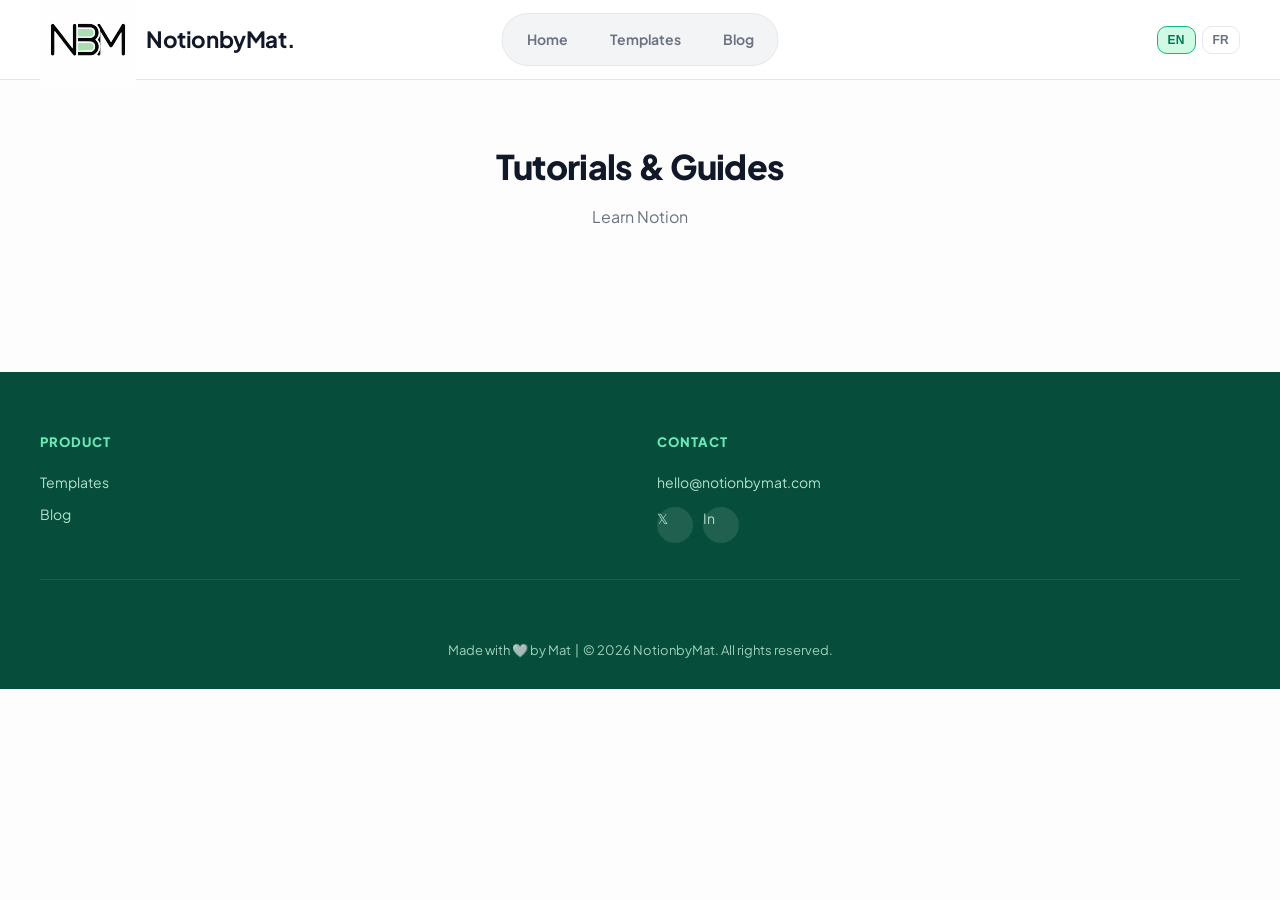
==== blog.html @ 0894b8c0 "V1 NotionByMat Website" ====
<!DOCTYPE html>
<html lang="en">
<head>
    <meta charset="UTF-8">
    <meta name="viewport" content="width=device-width, initial-scale=1.0">
    
    <!-- SEO -->
    <title>Blog & Tutoriels Notion - NotionbyMat</title>
    <meta name="description" content="Apprenez à maîtriser Notion avec nos tutoriels gratuits. Productivité, organisation et automatisation.">
    
    <!-- Favicon -->
    <link rel="icon" type="image/png" href="favicon.png">
    
    <!-- Styles -->
    <link rel="stylesheet" href="style.css">
    <script src="https://code.jquery.com/jquery-3.6.0.min.js"></script>
</head>
<body>

    <!-- Header -->
    <div id="header"></div>

    <div class="section-header" style="margin-top: 60px;">
        <h2 data-i18n="blog.title">Tutorials & Guides</h2>
        <p data-i18n="blog.subtitle">Learn Notion</p>
    </div>

    <div style="padding: 0 40px; margin-bottom: 80px;">
        <div class="blog-grid" id="blogGrid"></div>
    </div>

    <!-- Footer -->
    <div id="footer"></div>

    <!-- Scripts -->
    <script src="translations.js"></script>
    <script src="data.js"></script>
    <script src="script.js"></script>
    <script>
        $(document).ready(function() {
            $("#header").load("header.html");
            $("#footer").load("footer.html");
        });
    </script>
</body>
</html>
---- style.css ----
/* NOTIONBYMAT — MODERN GREEN UI (2026) */
@import url('https://fonts.googleapis.com/css2?family=Plus+Jakarta+Sans:wght@400;500;600;700;800&display=swap');

/* =========================
   Variables
========================= */
:root {
  --color-bg: #fdfdfd;
  --color-surface: #ffffff;

  /* Branding green */
  --color-primary: #10b981;
  --color-primary-light: #d1fae5;
  --color-primary-dark: #047857;

  --color-text-main: #111827;
  --color-text-muted: #6b7280;
  --color-border: #e5e7eb;

  --radius-lg: 20px;
  --radius-md: 12px;
  --radius-sm: 10px;
  --radius-pill: 999px;

  --shadow-sm: 0 1px 2px rgba(0, 0, 0, 0.05);
  --shadow-card: 0 4px 10px rgba(0, 0, 0, 0.06);
  --shadow-hover: 0 20px 25px -5px rgba(0, 0, 0, 0.08),
    0 10px 10px -5px rgba(0, 0, 0, 0.03);
}

/* =========================
   Reset / Base
========================= */
* {
  margin: 0;
  padding: 0;
  box-sizing: border-box;
}

html {
  scroll-behavior: smooth;
}

@keyframes fadeIn {
  from { opacity: 0; }
  to { opacity: 1; }
}

body {
  font-family: 'Plus Jakarta Sans', sans-serif;
  background: var(--color-bg);
  color: var(--color-text-main);
  line-height: 1.6;
  -webkit-font-smoothing: antialiased;
  animation: fadeIn 0.35s ease-in-out;

  /* "App feel" */
  -webkit-user-select: none;
  -moz-user-select: none;
  -ms-user-select: none;
  user-select: none;
}

/* Autoriser la sélection sur les textes "utiles" */
p,
.blog-content,
.review-text,
.template-description {
  -webkit-user-select: text;
  -moz-user-select: text;
  -ms-user-select: text;
  user-select: text;
}

.hidden { display: none; }

/* =========================
   Micro-interactions
========================= */
.btn:active,
.filter-btn:active,
.template-card:active,
.blog-card:active,
.lang-btn:active,
.template-btn:active,
.blog-link:active {
  transform: scale(0.98);
}

/* =========================
   Navigation (centrée)
========================= */
nav {
  display: flex;
  justify-content: space-between;
  align-items: center;

  padding: 16px 40px;
  height: 80px;

  background: rgba(255, 255, 255, 0.9);
  backdrop-filter: blur(10px);

  position: sticky;
  top: 0;
  z-index: 100;

  border-bottom: 1px solid var(--color-border);
}

/* Côté gauche */
.logo {
  flex: 1;
  display: flex;
  align-items: center;
  gap: 12px;

  text-decoration: none;
  color: var(--color-text-main);
}

.logo img {
  height: 48px;
  width: auto;
  object-fit: contain;
}

.logo span {
  font-size: 20px;
  font-weight: 800;
  letter-spacing: -0.4px;
  line-height: 1;
}

/* Centre (capsule) */
.nav-center {
  position: absolute;
  left: 50%;
  transform: translateX(-50%);

  display: flex;
  gap: 6px;
  list-style: none;

  background: #f3f4f6;
  padding: 6px;
  border-radius: var(--radius-pill);
  border: 1px solid rgba(0, 0, 0, 0.05);
}

.nav-center a {
  display: block;
  padding: 8px 18px;

  text-decoration: none;
  color: var(--color-text-muted);
  font-weight: 650;
  font-size: 14px;

  border-radius: var(--radius-pill);
  transition: background 0.2s ease, color 0.2s ease, box-shadow 0.2s ease;

  white-space: nowrap;
}

.nav-center a:hover {
  color: var(--color-text-main);
  background: rgba(255, 255, 255, 0.75);
}

.nav-center a.active {
  background: var(--color-surface);
  color: var(--color-primary-dark);
  box-shadow: var(--shadow-sm);
}

/* Côté droit */
.nav-right {
  flex: 1;
  display: flex;
  justify-content: flex-end;
}

.lang-switcher {
  display: flex;
  gap: 6px;
}

.lang-btn {
  background: transparent;
  border: 1px solid var(--color-border);
  padding: 6px 10px;
  border-radius: 10px;

  cursor: pointer;
  font-size: 12px;
  font-weight: 800;
  letter-spacing: 0.2px;
  color: var(--color-text-muted);

  transition: background 0.2s ease, border-color 0.2s ease, color 0.2s ease;
}

.lang-btn.active {
  background: var(--color-primary-light);
  color: var(--color-primary-dark);
  border-color: var(--color-primary);
}

/* =========================
   Hero
========================= */
.hero {
  padding: 110px 20px 80px;
  text-align: center;
  max-width: 1500px;
  margin: 0 auto;
}

.hero h1 {
  font-size: clamp(40px, 5vw, 72px);
  font-weight: 450;
  line-height: 1.05;
  letter-spacing: -0.03em;
  margin-bottom: 10px;

  background: linear-gradient(
    135deg,
    var(--color-text-main) 0%,
    var(--color-primary-dark) 100%
  );
  -webkit-background-clip: text;
  -webkit-text-fill-color: transparent;
  background-clip: text;
  color: transparent;
}

.hero-subtitle {
  font-size: 18px;
  color: var(--color-text-muted);
  max-width: 650px;
  margin: 0 auto 28px;
}

.hero-cta {
  display: flex;
  justify-content: center;
  gap: 14px;
  flex-wrap: wrap;
}

/* Buttons */
.btn {
  display: inline-block;
  padding: 14px 26px;
  border-radius: var(--radius-pill);
  font-weight: 800;
  font-size: 15px;
  text-decoration: none;
  border: none;
  cursor: pointer;

  transition: transform 0.2s ease, background 0.2s ease, box-shadow 0.2s ease,
    color 0.2s ease, border-color 0.2s ease;
}

.btn-primary {
  background: var(--color-primary);
  color: #ffffff;
  box-shadow: 0 10px 22px rgba(16, 185, 129, 0.22);
}

.btn-primary:hover {
  background: var(--color-primary-dark);
  transform: translateY(-2px);
  box-shadow: 0 14px 28px rgba(16, 185, 129, 0.25);
}

.btn-secondary {
  background: #ffffff;
  color: var(--color-text-main);
  border: 1px solid var(--color-border);
}

.btn-secondary:hover {
  border-color: var(--color-primary);
  color: var(--color-primary-dark);
}

/* =========================
   Sections
========================= */
.section-header {
  text-align: center;
  margin: 70px 0 42px;
  padding: 0 20px;
}

.section-header h2 {
  font-size: 34px;
  font-weight: 900;
  letter-spacing: -0.02em;
  margin-bottom: 10px;
}

.section-header p {
  font-size: 16px;
  color: var(--color-text-muted);
}

/* =========================
   Templates
========================= */
.templates {
  padding: 0 20px;
}

.filter-buttons {
  display: flex;
  justify-content: center;
  flex-wrap: wrap;
  gap: 12px;
  margin: 0 auto 46px;
  padding: 0 20px;
}

.filter-btn {
  padding: 10px 22px;
  background: #ffffff;
  border: 1px solid var(--color-border);
  border-radius: var(--radius-pill);

  color: var(--color-text-muted);
  font-weight: 750;
  font-size: 14px;
  cursor: pointer;

  transition: background 0.2s ease, border-color 0.2s ease, color 0.2s ease,
    transform 0.2s ease, box-shadow 0.2s ease;
}

.filter-btn:hover {
  border-color: var(--color-primary);
  color: var(--color-primary-dark);
}

.filter-btn.active {
  background: var(--color-primary);
  border-color: var(--color-primary);
  color: #ffffff;
  box-shadow: 0 10px 22px rgba(16, 185, 129, 0.18);
}

.templates-grid {
  display: grid;
  grid-template-columns: repeat(auto-fill, minmax(320px, 1fr));
  gap: 32px;
  max-width: 1200px;
  margin: 0 auto 80px;
}

.template-card {
  background: var(--color-surface);
  border: 1px solid var(--color-border);
  border-radius: var(--radius-lg);
  overflow: hidden;

  transition: transform 0.25s ease, box-shadow 0.25s ease, border-color 0.25s ease;
  cursor: pointer;

  display: flex;
  flex-direction: column;
  position: relative;
}

.template-card:hover {
  border-color: rgba(16, 185, 129, 0.5);
  transform: translateY(-6px);
  box-shadow: var(--shadow-hover);
}

.template-tag {
  position: absolute;
  top: 14px;
  left: 14px;
  z-index: 10;

  background: #fef3c7;
  color: #d97706;

  font-size: 11px;
  font-weight: 900;
  padding: 6px 12px;
  border-radius: 10px;
  text-transform: uppercase;
}

.template-image {
  height: 220px;
  background: #f0fdf4;
  display: flex;
  align-items: center;
  justify-content: center;

  font-size: 52px;
  color: var(--color-primary);
}

.template-image img {
  width: 100%;
  height: 100%;
  object-fit: cover;
}

.template-info {
  padding: 22px 22px 18px;
  display: flex;
  flex-direction: column;
  flex: 1;
}

.template-category {
  font-size: 11px;
  font-weight: 900;
  text-transform: uppercase;
  letter-spacing: 0.08em;
  color: var(--color-primary-dark);
  margin-bottom: 8px;
}

.template-title {
  font-size: 18px;
  font-weight: 850;
  margin-bottom: 8px;
}

.template-description {
  font-size: 14px;
  color: var(--color-text-muted);
  margin-bottom: 18px;
  flex: 1;
}

.template-footer {
  display: flex;
  justify-content: space-between;
  align-items: center;
  gap: 14px;

  padding-top: 14px;
  border-top: 1px solid #f3f4f6;
}

.template-price {
  font-size: 16px;
  font-weight: 900;
  color: var(--color-text-main);
}

.template-btn {
  display: inline-block;
  padding: 8px 14px;
  border-radius: 10px;

  background: var(--color-primary-light);
  color: var(--color-primary-dark);

  font-size: 13px;
  font-weight: 900;
  text-decoration: none;

  transition: background 0.2s ease, color 0.2s ease, transform 0.2s ease;
}

.template-btn:hover {
  background: var(--color-primary);
  color: #ffffff;
}

/* =========================
   Blog
========================= */
.blog-grid {
  display: grid;
  grid-template-columns: repeat(auto-fill, minmax(350px, 1fr));
  gap: 36px;
  max-width: 1200px;
  margin: 0 auto 80px;
  padding: 0 20px;
}

.blog-card {
  background: #ffffff;
  border: 1px solid var(--color-border);
  border-radius: var(--radius-md);
  overflow: hidden;

  transition: transform 0.25s ease, box-shadow 0.25s ease, border-color 0.25s ease;
  cursor: pointer;

  display: flex;
  flex-direction: column;
}

.blog-card:hover {
  border-color: rgba(16, 185, 129, 0.5);
  transform: translateY(-4px);
  box-shadow: var(--shadow-hover);
}

.blog-image {
  height: 210px;
  width: 100%;
  background: #f3f4f6;

  display: flex;
  align-items: center;
  justify-content: center;

  font-size: 48px;
  color: var(--color-primary-dark);
}

.blog-image img {
  width: 100%;
  height: 100%;
  object-fit: cover;
}

.blog-content {
  padding: 22px;
}

.blog-date {
  font-size: 12px;
  font-weight: 900;
  text-transform: uppercase;
  letter-spacing: 0.08em;
  color: var(--color-primary-dark);
  margin-bottom: 8px;
}

.blog-title {
  font-size: 18px;
  font-weight: 850;
  margin-bottom: 10px;
  line-height: 1.35;
}

.blog-excerpt {
  font-size: 14px;
  color: var(--color-text-muted);
  margin-bottom: 14px;
}

.blog-link {
  font-size: 14px;
  font-weight: 900;
  color: var(--color-text-main);
  text-decoration: none;

  border-bottom: 2px solid var(--color-primary-light);
  padding-bottom: 2px;

  transition: border-color 0.2s ease, color 0.2s ease;
}

.blog-link:hover {
  color: var(--color-primary-dark);
  border-bottom-color: var(--color-primary);
}

/* =========================
   Included in all templates
   (4 colonnes desktop)
========================= */
.included-features {
  padding: 60px 20px;
  background: #f9fafb;
  margin-top: 60px;
}

.features-grid {
  display: grid;
  grid-template-columns: repeat(4, 1fr);
  gap: 24px;

  max-width: 1200px;
  margin: 0 auto;
}

.feature-item {
  background: #ffffff;
  border: 1px solid var(--color-border);
  border-radius: var(--radius-lg);
  padding: 28px 22px;
  text-align: center;

  transition: transform 0.25s ease, border-color 0.25s ease, box-shadow 0.25s ease;
}

.feature-item:hover {
  transform: translateY(-5px);
  border-color: rgba(16, 185, 129, 0.45);
  box-shadow: var(--shadow-card);
}

.feature-icon {
  font-size: 42px;
  margin-bottom: 14px;
  display: inline-block;
}

.feature-item h3 {
  font-size: 16px;
  font-weight: 900;
  margin-bottom: 8px;
  color: var(--color-text-main);
}

.feature-item p {
  font-size: 14px;
  color: var(--color-text-muted);
}

/* =========================
   Reviews / Testimonials
========================= */
.reviews-section {
  padding: 80px 20px;
  background: #ffffff;
}

.reviews-grid {
  display: grid;
  grid-template-columns: repeat(auto-fit, minmax(300px, 1fr));
  gap: 26px;

  max-width: 1200px;
  margin: 0 auto;
}

.review-card {
  background: #f9fafb;
  border: 1px solid transparent;
  border-radius: var(--radius-lg);
  padding: 28px;

  transition: transform 0.25s ease, border-color 0.25s ease, background 0.25s ease,
    box-shadow 0.25s ease;
}

.review-card:hover {
  background: #ffffff;
  border-color: rgba(16, 185, 129, 0.25);
  box-shadow: var(--shadow-card);
  transform: translateY(-3px);
}

.review-stars {
  color: #fbbf24;
  margin-bottom: 14px;
  font-size: 16px;
  letter-spacing: 2px;
}

.review-text {
  font-size: 15px;
  line-height: 1.65;
  color: var(--color-text-main);
  font-style: italic;
  margin-bottom: 16px;
}

.review-author {
  font-weight: 900;
  font-size: 13px;
  color: var(--color-primary-dark);
}

/* =========================
   Footer
========================= */
footer {
  margin-top: 100px;
  background: #064e3b;
  color: #ffffff;
  padding: 60px 40px 28px;
}

.footer-content {
  max-width: 1200px;
  margin: 0 auto 26px;

  display: grid;
  grid-template-columns: repeat(auto-fit, minmax(200px, 1fr));
  gap: 34px;
}

.footer-section h3 {
  color: #6ee7b7;
  margin-bottom: 18px;

  font-size: 13px;
  font-weight: 900;
  text-transform: uppercase;
  letter-spacing: 0.08em;
}

.footer-section a,
.footer-section p {
  color: #d1fae5;
  opacity: 0.85;
  text-decoration: none;

  display: block;
  margin-bottom: 10px;
  font-size: 14px;
}

.footer-section a:hover {
  opacity: 1;
  color: #ffffff;
}

.footer-socials {
  display: flex;
  gap: 10px;
  margin-top: 14px;
}

.social-link {
  width: 36px;
  height: 36px;

  display: inline-flex;
  align-items: center;
  justify-content: center;

  border-radius: var(--radius-pill);
  background: rgba(255, 255, 255, 0.12);
  color: #ffffff;
  text-decoration: none;

  transition: background 0.2s ease, transform 0.2s ease;
}

.social-link:hover {
  background: rgba(255, 255, 255, 0.2);
  transform: translateY(-2px);
}

.footer-bottom {
  text-align: center;
  padding-top: 18px;
  border-top: 1px solid rgba(255, 255, 255, 0.12);
  color: #d1fae5;
  opacity: 0.75;
  font-size: 13px;
}

/* =========================
   MODAL (POPUP PRODUIT)
========================= */
.modal-overlay {
  position: fixed;
  top: 0; left: 0; width: 100%; height: 100%;
  background: rgba(0, 0, 0, 0.6);
  backdrop-filter: blur(5px);
  z-index: 1000;
  display: flex;
  justify-content: center;
  align-items: center;
  opacity: 0;
  visibility: hidden;
  transition: all 0.3s ease;
}

.modal-overlay.active {
  opacity: 1;
  visibility: visible;
}

.modal-content {
  background: white;
  width: 90%;
  max-width: 750px;
  border-radius: 24px;
  overflow: hidden;
  position: relative;
  transform: translateY(20px);
  transition: transform 0.3s ease;
  box-shadow: 0 20px 40px rgba(0,0,0,0.2);
  max-height: 90vh;
  display: flex;
  flex-direction: column;
}

.modal-overlay.active .modal-content {
  transform: translateY(0);
}

.modal-close {
  position: absolute;
  top: 16px;
  right: 16px;
  background: white;
  border: none;
  width: 32px;
  height: 32px;
  border-radius: 50%;
  font-size: 20px;
  cursor: pointer;
  z-index: 10;
  box-shadow: 0 2px 8px rgba(0,0,0,0.1);
  transition: transform 0.2s ease;
}

.modal-close:hover {
  transform: scale(1.1);
}

.modal-header {
  height: 240px;
  background: #F0FDF4;
  display: flex;
  justify-content: center;
  align-items: center;
  overflow: hidden;
  flex-shrink: 0;
}

.modal-image {
  width: 100%;
  height: 100%;
  display: flex;
  justify-content: center;
  align-items: center;
  font-size: 80px;
}

.modal-image img {
  width: 100%;
  height: 100%;
  object-fit: cover;
  object-position: center;
  image-rendering: -webkit-optimize-contrast;
  image-rendering: crisp-edges;
}

.modal-body {
  padding: 30px;
  text-align: center;
  overflow-y: auto;
  flex: 1;
}

.modal-body.scrollable {
  max-height: calc(90vh - 240px);
}

.modal-badge {
  display: inline-block;
  background: var(--color-primary-light);
  color: var(--color-primary-dark);
  font-size: 12px;
  font-weight: 800;
  padding: 4px 12px;
  border-radius: 100px;
  text-transform: uppercase;
  margin-bottom: 12px;
}

.modal-title {
  font-size: 24px;
  font-weight: 800;
  margin-bottom: 12px;
  line-height: 1.2;
}

.modal-desc {
  color: var(--color-text-muted);
  font-size: 15px;
  margin-bottom: 30px;
}

/* --- FEATURES LISTS (LAYOUT 2 COLONNES) --- */
.modal-features-container {
  text-align: left;
  margin: 20px 0;
  background: #F9FAFB;
  padding: 20px;
  border-radius: 12px;
  
  /* NOUVEAU : Grid 2 colonnes */
  display: grid;
  grid-template-columns: 1fr 1fr;
  gap: 24px;
}

/* Section gauche (features normales) */
.modal-section-left {
  grid-column: 1;
}

/* Section droite (pro features) - démarre au milieu */
.modal-section-right {
  grid-column: 2;
  grid-row: 1 / span 2; /* Prend 2 lignes si nécessaire */
}

.modal-section h4 {
  font-size: 14px;
  font-weight: 800;
  margin-bottom: 10px;
  text-transform: uppercase;
  color: var(--color-text-muted);
}

.modal-section.pro h4 {
  color: var(--color-primary-dark);
}

.modal-section ul {
  list-style: none;
  padding: 0;
  margin: 0;
}

.modal-section li {
  font-size: 14px;
  margin-bottom: 6px;
  color: var(--color-text-main);
}

/* Mobile : revenir en 1 colonne */
@media (max-width: 600px) {
  .modal-features-container {
    grid-template-columns: 1fr;
  }
  
  .modal-section-left,
  .modal-section-right {
    grid-column: 1;
    grid-row: auto;
  }
}


/* Actions & Boutons */
.modal-actions {
  display: flex;
  flex-direction: column;
  gap: 12px;
  margin-top: 24px;
}

.lang-group {
  display: flex;
  flex-direction: column;
  gap: 10px;
}

.lang-label {
  font-size: 11px;
  font-weight: 800;
  text-transform: uppercase;
  color: var(--color-text-muted);
  margin-bottom: 4px;
  display: block;
}

.lang-separator {
  text-align: center;
  margin: 15px 0;
  position: relative;
}

.lang-separator span {
  background: white;
  padding: 0 10px;
  color: #ccc;
  font-size: 12px;
}

.lang-separator::before {
  content: '';
  position: absolute;
  top: 50%; left: 0; right: 0;
  height: 1px;
  background: #eee;
  z-index: -1;
}

.modal-btn {
  display: block;
  padding: 14px;
  border-radius: 12px;
  font-weight: 700;
  text-decoration: none;
  transition: transform 0.2s;
  text-align: center;
}

.modal-btn:hover {
  transform: translateY(-2px);
}

.modal-btn.primary {
  background: var(--color-primary);
  color: white;
  box-shadow: 0 4px 12px rgba(16, 185, 129, 0.3);
}

.modal-btn.secondary {
  background: white;
  border: 1px solid var(--color-border);
  color: var(--color-text-main);
}

.modal-btn.text-link {
  background: transparent;
  color: var(--color-text-muted);
  font-size: 13px;
  padding: 8px;
  border: 1px dashed var(--color-border);
}

.modal-btn .btn-price {
  float: right;
  opacity: 0.8;
}

/* Section "Inclus" en bas */
.modal-included {
  margin-top: 30px;
  padding-top: 20px;
  border-top: 1px solid #f0f0f0;
  text-align: center;
}

.included-title {
  font-size: 11px;
  font-weight: 800;
  text-transform: uppercase;
  color: #9ca3af;
  margin-bottom: 12px;
  letter-spacing: 0.5px;
}

.included-items {
  display: flex;
  justify-content: center;
  flex-wrap: wrap;
  gap: 16px;
}

.included-items span {
  font-size: 12px;
  color: #9ca3af;
  padding: 6px 12px;
  background: #f9fafb;
  border-radius: 8px;
  white-space: nowrap;
}

/* =========================
   Responsive
========================= */
/* NAV: mobile */
@media (max-width: 900px) {
  nav {
    padding: 16px 20px;
    height: auto;
    flex-wrap: wrap;
    gap: 14px;
  }

  .logo,
  .nav-right {
    flex: auto;
  }

  .nav-center {
    position: static;
    transform: none;
    width: 100%;
    justify-content: center;
    overflow-x: auto;
    order: 3;
  }
}

/* Included: tablette / mobile */
@media (max-width: 1024px) {
  .features-grid {
    grid-template-columns: repeat(2, 1fr);
  }
}

@media (max-width: 600px) {
  .features-grid {
    grid-template-columns: 1fr;
  }
  
  .included-items {
    flex-direction: column;
    align-items: center;
  }
}

/* Global mobile */
@media (max-width: 768px) {
  .hero {
    padding: 80px 16px 60px;
  }

  .hero-subtitle {
    font-size: 16px;
  }

  .templates-grid,
  .blog-grid {
    grid-template-columns: 1fr;
  }

  footer {
    padding: 50px 20px 24px;
  }

  .footer-content {
    grid-template-columns: 1fr;
  }
  
  .modal-content {
    width: 95%;
    max-width: 100%;
  }
}

/* --- BOUTONS DE LANGUE DANS LA MODAL --- */
.modal-lang-switcher {
  position: absolute;
  top: 16px;
  left: 16px;
  z-index: 10;
  
  display: flex;
  gap: 6px;
  background: rgba(255, 255, 255, 0.95);
  padding: 4px;
  border-radius: 10px;
  box-shadow: 0 2px 8px rgba(0,0,0,0.1);
}

.modal-lang-btn {
  background: transparent;
  border: 1px solid var(--color-border);
  padding: 6px 10px;
  border-radius: 8px;
  
  cursor: pointer;
  font-size: 12px;
  font-weight: 800;
  color: var(--color-text-muted);
  
  transition: all 0.2s ease;
}

.modal-lang-btn.active {
  background: var(--color-primary-light);
  color: var(--color-primary-dark);
  border-color: var(--color-primary);
}

.modal-lang-btn:hover:not(.active) {
  background: #f9fafb;
}

/* Actions simplifiées (2 boutons côte à côte) */
.modal-actions-simple {
  display: grid;
  grid-template-columns: 1fr 1fr;
  gap: 12px;
  margin-top: 24px;
}

/* Mobile : passer en colonne */
@media (max-width: 500px) {
  .modal-actions-simple {
    grid-template-columns: 1fr;
  }
}

/* ==========================================
   MODAL - SLIDER & DESIGN ÉPURÉ
========================================== */

/* --- SLIDER D'IMAGES (avec flèches) --- */
.modal-slider {
  background: #f9fafb;
  position: relative;
  height: 400px;
}

.slider-container {
  width: 100%;
  height: 100%;
  position: relative;
  overflow: hidden;
}

.slider-image {
  width: 100%;
  height: 100%;
  object-fit: contain;
  display: block;
  background: white;
}

/* Flèches */
.slider-arrow {
  position: absolute;
  top: 50%;
  transform: translateY(-50%);
  
  width: 40px;
  height: 40px;
  border-radius: 50%;
  
  background: rgba(255, 255, 255, 0.9);
  border: 1px solid rgba(0, 0, 0, 0.1);
  
  font-size: 24px;
  font-weight: bold;
  color: var(--color-text-main);
  
  cursor: pointer;
  z-index: 10;
  
  transition: all 0.2s ease;
  
  display: flex;
  align-items: center;
  justify-content: center;
}

.slider-prev {
  left: 16px;
}

.slider-next {
  right: 16px;
}

.slider-arrow:hover {
  background: white;
  box-shadow: 0 4px 12px rgba(0,0,0,0.15);
  transform: translateY(-50%) scale(1.1);
}

/* Dots de navigation */
.slider-dots {
  position: absolute;
  bottom: 16px;
  left: 50%;
  transform: translateX(-50%);
  
  display: flex;
  gap: 8px;
  z-index: 10;
}

.dot {
  width: 8px;
  height: 8px;
  border-radius: 50%;
  background: rgba(255, 255, 255, 0.5);
  border: 1px solid rgba(0, 0, 0, 0.2);
  cursor: pointer;
  transition: all 0.2s ease;
}

.dot.active {
  background: white;
  width: 24px;
  border-radius: 4px;
}

/* Fallback si pas d'images */
.modal-image-single {
  height: 400px;
  background: #F0FDF4;
  display: flex;
  align-items: center;
  justify-content: center;
  font-size: 80px;
}

/* --- BOUTONS DE LANGUE --- */
.modal-lang-switcher {
  position: absolute;
  top: 16px;
  left: 16px;
  z-index: 10;
  
  display: flex;
  gap: 6px;
  background: rgba(255, 255, 255, 0.95);
  padding: 4px;
  border-radius: 10px;
  box-shadow: 0 2px 8px rgba(0,0,0,0.1);
}

.modal-lang-btn {
  background: transparent;
  border: 1px solid var(--color-border);
  padding: 6px 10px;
  border-radius: 8px;
  cursor: pointer;
  font-size: 12px;
  font-weight: 800;
  color: var(--color-text-muted);
  transition: all 0.2s ease;
}

.modal-lang-btn.active {
  background: var(--color-primary-light);
  color: var(--color-primary-dark);
  border-color: var(--color-primary);
}

/* --- SOCIAL PROOF SIMPLIFIÉ --- */
.modal-social-proof {
  display: flex;
  gap: 12px;
  margin: 16px 0;
  flex-wrap: wrap;
}

.sold-badge,
.rating-badge {
  display: inline-block;
  background: #fef3c7;
  color: #92400e;
  font-size: 12px;
  font-weight: 700;
  padding: 4px 10px;
  border-radius: 6px;
}

/* --- USE CASES SIMPLIFIÉ (en ligne) --- */
.modal-use-cases {
  margin: 12px 0;
  font-size: 13px;
  color: var(--color-text-muted);
}

.use-cases-label {
  font-weight: 700;
  color: var(--color-primary-dark);
  margin-right: 6px;
}

.use-case-tag {
  color: var(--color-text-main);
}

/* --- BOUTONS D'ACHAT (EN HAUT ET EN BAS) --- */
.modal-actions-top,
.modal-actions-bottom {
  display: grid;
  grid-template-columns: 1fr 1fr;
  gap: 12px;
  margin: 24px 0;
}

.modal-actions-bottom {
  margin-top: 32px;
  padding-top: 24px;
  border-top: 1px solid #f0f0f0;
}

/* --- PRIX AVEC PROMO --- */
.modal-btn .promo-badge {
  position: absolute;
  top: -8px;
  right: -8px;
  background: #ef4444;
  color: white;
  font-size: 10px;
  font-weight: 900;
  padding: 2px 6px;
  border-radius: 4px;
  text-transform: uppercase;
}

.modal-btn {
  position: relative;
  display: flex;
  align-items: center;
  justify-content: center;
  gap: 8px;
}

.price-original {
  text-decoration: line-through;
  opacity: 0.6;
  font-size: 14px;
}

.price-promo {
  font-weight: 900;
  color: #ef4444;
  font-size: 16px;
}

/* --- VIDÉO (tout en bas) --- */
.modal-video {
  margin: 32px 0 0;
}

.modal-video h4 {
  font-size: 14px;
  font-weight: 800;
  margin-bottom: 12px;
  color: var(--color-text-main);
}

.video-wrapper {
  position: relative;
  padding-bottom: 56.25%;
  height: 0;
  overflow: hidden;
  border-radius: 12px;
  background: #000;
}

.video-wrapper iframe {
  position: absolute;
  top: 0;
  left: 0;
  width: 100%;
  height: 100%;
}

/* Mobile */
@media (max-width: 500px) {
  .modal-actions-top,
  .modal-actions-bottom {
    grid-template-columns: 1fr;
  }
  
  .slider-arrow {
    width: 32px;
    height: 32px;
    font-size: 20px;
  }
  
  .slider-prev {
    left: 8px;
  }
  
  .slider-next {
    right: 8px;
  }
}
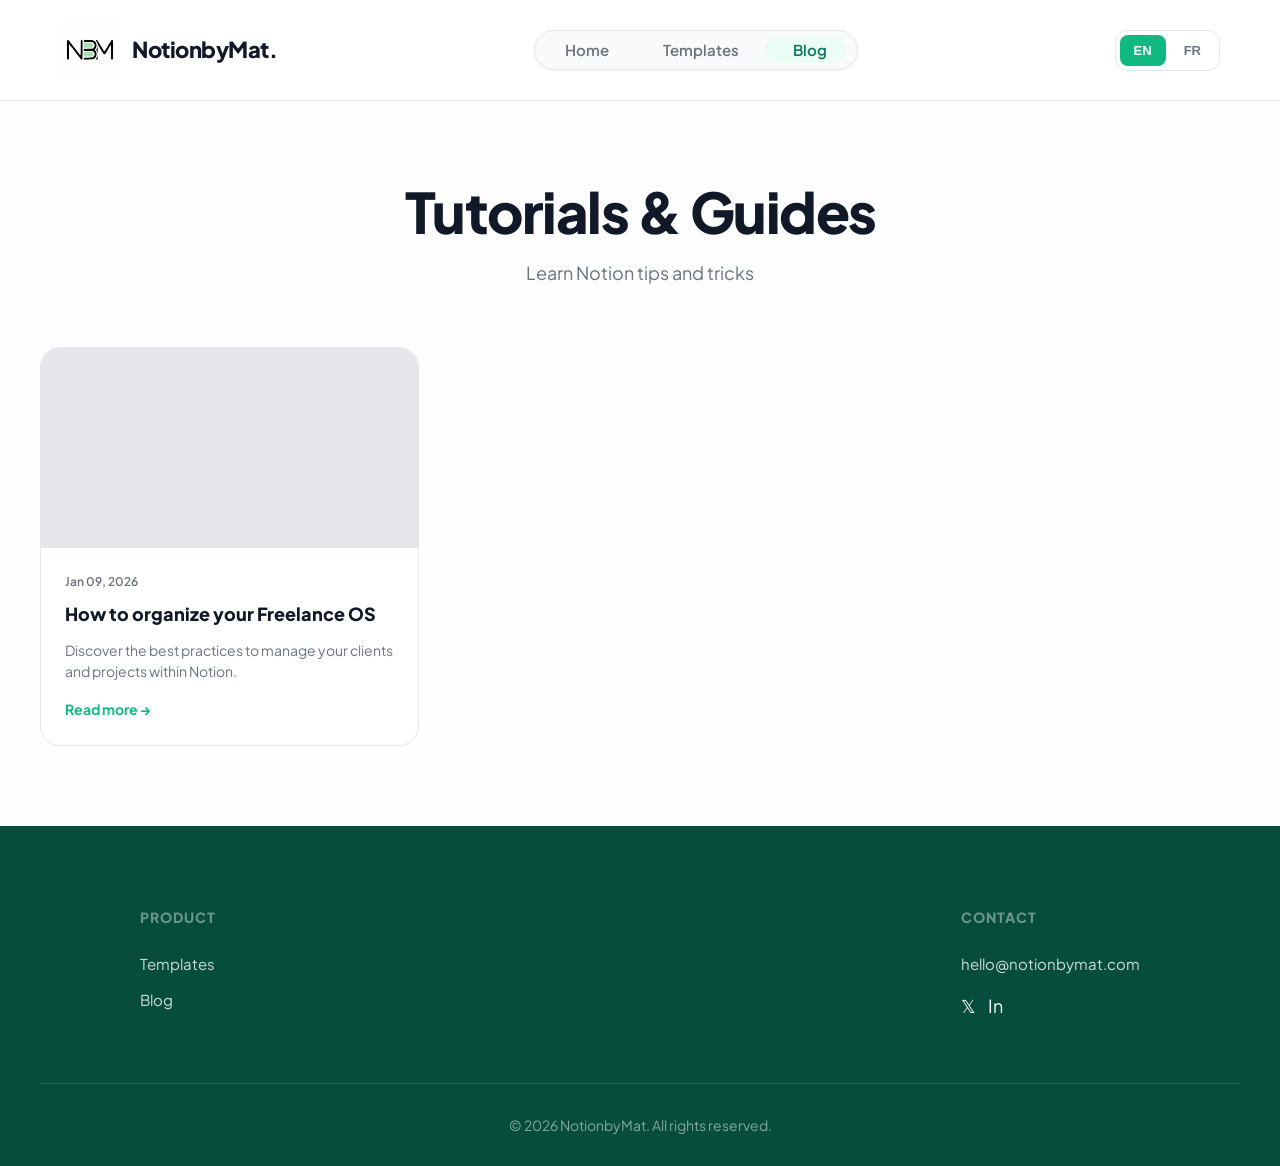
==== commit 5cc7757c: "V1 modifs fichier supprimes et refonte" ====
--- a/blog.html
+++ b/blog.html
@@ -1,46 +1,82 @@
 <!DOCTYPE html>
 <html lang="en">
 <head>
-    <meta charset="UTF-8">
-    <meta name="viewport" content="width=device-width, initial-scale=1.0">
-    
-    <!-- SEO -->
-    <title>Blog & Tutoriels Notion - NotionbyMat</title>
-    <meta name="description" content="Apprenez à maîtriser Notion avec nos tutoriels gratuits. Productivité, organisation et automatisation.">
-    
-    <!-- Favicon -->
-    <link rel="icon" type="image/png" href="favicon.png">
-    
-    <!-- Styles -->
-    <link rel="stylesheet" href="style.css">
-    <script src="https://code.jquery.com/jquery-3.6.0.min.js"></script>
+  <meta charset="UTF-8">
+  <meta name="viewport" content="width=device-width, initial-scale=1.0">
+  <title>Blog - NotionbyMat</title>
+  <link rel="icon" type="image/svg+xml" href="images/logo.svg">
+  <link rel="stylesheet" href="style.css">
 </head>
 <body>
 
-    <!-- Header -->
-    <div id="header"></div>
+  <!-- HEADER UNIFIÉ -->
+  <nav>
+    <a href="index.html" class="logo">
+      <img src="images/logo.svg" alt="NotionbyMat Logo">
+      <span>NotionbyMat.</span>
+    </a>
 
-    <div class="section-header" style="margin-top: 60px;">
-        <h2 data-i18n="blog.title">Tutorials & Guides</h2>
-        <p data-i18n="blog.subtitle">Learn Notion</p>
+    <ul class="nav-center">
+      <li><a href="index.html" data-i18n="nav.home">Accueil</a></li>
+      <li><a href="templates.html" data-i18n="nav.templates">Templates</a></li>
+      <li><a href="blog.html" class="active-page" data-i18n="nav.blog">Blog</a></li>
+    </ul>
+
+    <div class="nav-right">
+      <div class="lang-switcher">
+        <button class="lang-btn active" data-lang="en">EN</button>
+        <button class="lang-btn" data-lang="fr">FR</button>
+      </div>
     </div>
+  </nav>
 
-    <div style="padding: 0 40px; margin-bottom: 80px;">
-        <div class="blog-grid" id="blogGrid"></div>
+  <main>
+    <header class="page-header">
+      <h1 data-i18n="blog.title">Tutorials & Guides</h1>
+      <p data-i18n="blog.subtitle">Learn Notion tips and tricks</p>
+    </header>
+
+    <section class="templates">
+      <div class="blog-grid" id="blogGrid">
+        <!-- Articles injectés par JS ou HTML statique -->
+        <div class="blog-card">
+          <div class="blog-image"></div>
+          <div class="blog-content">
+            <span class="blog-date">Jan 09, 2026</span>
+            <h3 class="blog-title">How to organize your Freelance OS</h3>
+            <p class="blog-excerpt">Discover the best practices to manage your clients and projects within Notion.</p>
+            <a href="#" class="blog-link">Read more →</a>
+          </div>
+        </div>
+      </div>
+    </section>
+  </main>
+
+  <!-- FOOTER UNIFIÉ -->
+  <footer>
+    <div class="footer-content">
+      <div class="footer-section">
+        <h3 data-i18n="footer.product">Product</h3>
+        <a href="templates.html" data-i18n="footer.templates">Templates</a>
+        <a href="blog.html" data-i18n="footer.blog">Blog</a>
+      </div>
+      <div class="footer-section">
+        <h3 data-i18n="footer.contact">Contact</h3>
+        <p>hello@notionbymat.com</p>
+        <div class="footer-socials" style="margin-top: 16px; display: flex; gap: 12px;">
+          <a href="#" style="opacity: 1; font-size: 18px;">𝕏</a>
+          <a href="#" style="opacity: 1; font-size: 18px;">In</a>
+        </div>
+      </div>
     </div>
+    <div class="footer-bottom">
+      <p data-i18n="footer.rights">© 2026 NotionbyMat. All rights reserved.</p>
+    </div>
+  </footer>
 
-    <!-- Footer -->
-    <div id="footer"></div>
-
-    <!-- Scripts -->
-    <script src="translations.js"></script>
-    <script src="data.js"></script>
-    <script src="script.js"></script>
-    <script>
-        $(document).ready(function() {
-            $("#header").load("header.html");
-            $("#footer").load("footer.html");
-        });
-    </script>
+  <!-- Scripts -->
+  <script src="translations.js"></script>
+  <script src="data.js"></script>
+  <script src="script.js"></script>
 </body>
 </html>
--- a/style.css
+++ b/style.css
@@ -1,36 +1,45 @@
-/* NOTIONBYMAT — MODERN GREEN UI (2026) */
+/* ==========================================================================
+   NOTIONBYMAT - HYBRID STYLES 2026
+   Design: Modern Green UI (Glassmorphism + Emerald)
+   Structure: Robust Functional CSS
+   ========================================================================== */
+
+/* --- IMPORTS & VARIABLES --- */
 @import url('https://fonts.googleapis.com/css2?family=Plus+Jakarta+Sans:wght@400;500;600;700;800&display=swap');
 
-/* =========================
-   Variables
-========================= */
 :root {
-  --color-bg: #fdfdfd;
-  --color-surface: #ffffff;
-
-  /* Branding green */
-  --color-primary: #10b981;
-  --color-primary-light: #d1fae5;
+  /* --- PALETTE 2026 : EMERALD & MINT --- */
+  --color-primary: #10B981;
   --color-primary-dark: #047857;
-
+  --color-primary-light: #ECFDF5;
+  --color-secondary: #064E3B;
+
+  /* --- NEUTRES MODERNES --- */
+  --color-bg: #FDFDFD;
+  --color-surface: #FFFFFF;
+  
   --color-text-main: #111827;
-  --color-text-muted: #6b7280;
-  --color-border: #e5e7eb;
-
+  --color-text-muted: #6B7280;
+  --color-border: #E5E7EB;
+
+  /* --- DESIGN TOKENS --- */
   --radius-lg: 20px;
   --radius-md: 12px;
-  --radius-sm: 10px;
+  --radius-sm: 8px;
   --radius-pill: 999px;
 
+  --font-sans: 'Plus Jakarta Sans', -apple-system, BlinkMacSystemFont, sans-serif;
+
+  /* Ombres (Elevations) */
   --shadow-sm: 0 1px 2px rgba(0, 0, 0, 0.05);
   --shadow-card: 0 4px 10px rgba(0, 0, 0, 0.06);
-  --shadow-hover: 0 20px 25px -5px rgba(0, 0, 0, 0.08),
-    0 10px 10px -5px rgba(0, 0, 0, 0.03);
-}
-
-/* =========================
-   Reset / Base
-========================= */
+  --shadow-hover: 0 20px 25px -5px rgba(0, 0, 0, 0.08), 0 10px 10px -5px rgba(0, 0, 0, 0.03);
+  --shadow-modal: 0 25px 50px -12px rgba(0, 0, 0, 0.25);
+}
+
+/* ==========================================================================
+   RESET & BASE
+   ========================================================================== */
 * {
   margin: 0;
   padding: 0;
@@ -41,302 +50,316 @@
   scroll-behavior: smooth;
 }
 
-@keyframes fadeIn {
-  from { opacity: 0; }
-  to { opacity: 1; }
-}
-
 body {
-  font-family: 'Plus Jakarta Sans', sans-serif;
-  background: var(--color-bg);
+  font-family: var(--font-sans);
+  background-color: var(--color-bg);
   color: var(--color-text-main);
   line-height: 1.6;
   -webkit-font-smoothing: antialiased;
-  animation: fadeIn 0.35s ease-in-out;
-
-  /* "App feel" */
+  display: flex;
+  flex-direction: column;
+  min-height: 100vh;
+  
+  /* DÉSACTIVE LA SÉLECTION DE TEXTE */
   -webkit-user-select: none;
   -moz-user-select: none;
   -ms-user-select: none;
   user-select: none;
 }
 
-/* Autoriser la sélection sur les textes "utiles" */
-p,
-.blog-content,
-.review-text,
-.template-description {
-  -webkit-user-select: text;
-  -moz-user-select: text;
-  -ms-user-select: text;
-  user-select: text;
-}
-
-.hidden { display: none; }
-
-/* =========================
-   Micro-interactions
-========================= */
-.btn:active,
-.filter-btn:active,
-.template-card:active,
-.blog-card:active,
-.lang-btn:active,
-.template-btn:active,
-.blog-link:active {
-  transform: scale(0.98);
-}
-
-/* =========================
-   Navigation (centrée)
-========================= */
+
+a {
+  text-decoration: none;
+  color: inherit;
+}
+
+main {
+  flex: 1; /* Pousse le footer en bas */
+}
+
+/* ==========================================================================
+   NAVIGATION (Large & Animée)
+   ========================================================================== */
 nav {
   display: flex;
   justify-content: space-between;
   align-items: center;
-
-  padding: 16px 40px;
-  height: 80px;
-
-  background: rgba(255, 255, 255, 0.9);
-  backdrop-filter: blur(10px);
+  padding: 20px 60px;
+  min-height: 90px;
+
+  background: rgba(255, 255, 255, 0.95);
+  backdrop-filter: blur(12px);
+  -webkit-backdrop-filter: blur(12px);
 
   position: sticky;
   top: 0;
   z-index: 100;
-
   border-bottom: 1px solid var(--color-border);
-}
-
-/* Côté gauche */
+  
+}
+
+
+/* Logo */
 .logo {
-  flex: 1;
   display: flex;
   align-items: center;
   gap: 12px;
-
-  text-decoration: none;
-  color: var(--color-text-main);
+  font-size: 22px;
+  font-weight: 800;
+  color: var(--color-text-main);
+  letter-spacing: -0.5px;
 }
 
 .logo img {
-  height: 48px;
+  height: 60px;
   width: auto;
-  object-fit: contain;
-}
-
-.logo span {
-  font-size: 20px;
-  font-weight: 800;
-  letter-spacing: -0.4px;
-  line-height: 1;
-}
-
-/* Centre (capsule) */
+  display: block;
+}
+
+/* Navigation Centrale (Capsule) */
 .nav-center {
-  position: absolute;
-  left: 50%;
-  transform: translateX(-50%);
-
   display: flex;
   gap: 6px;
   list-style: none;
-
-  background: #f3f4f6;
+  background: #F9FAFB;
   padding: 6px;
   border-radius: var(--radius-pill);
-  border: 1px solid rgba(0, 0, 0, 0.05);
-}
+  box-shadow: var(--shadow-sm);
+  border: 1px solid var(--color-border);
+  position: relative;  /* Pour le pseudo-élément */
+  overflow: hidden;
+}
+
+/* Pseudo-élément pour le slide effect */
+.nav-center::before {
+  content: '';
+  position: absolute;
+  top: 6px;
+  left: 6px;
+  width: var(--slider-width, 0px);
+  height: calc(100% - 12px);
+  border-radius: var(--radius-pill);
+  background: var(--color-primary-light);
+  transform: var(--slider-transform, translateX(0));
+  z-index: 0;
+  transition: transform 0.4s cubic-bezier(0.4, 0, 0.2, 1), width 0.4s cubic-bezier(0.4, 0, 0.2, 1);
+  pointer-events: none;
+}
+
 
 .nav-center a {
-  display: block;
-  padding: 8px 18px;
-
-  text-decoration: none;
+  padding: 10px 24px;
+  font-size: 15px;
+  font-weight: 600;
   color: var(--color-text-muted);
-  font-weight: 650;
-  font-size: 14px;
-
   border-radius: var(--radius-pill);
-  transition: background 0.2s ease, color 0.2s ease, box-shadow 0.2s ease;
-
-  white-space: nowrap;
+  transition: color 0.3s ease;
+  position: relative;
+  z-index: 1;
 }
 
 .nav-center a:hover {
-  color: var(--color-text-main);
-  background: rgba(255, 255, 255, 0.75);
-}
-
-.nav-center a.active {
+  color: var(--color-primary-dark);
+}
+
+.nav-center a.active-page {
+  color: var(--color-primary-dark);
+}
+
+
+/* Navigation Droite (Langues) */
+.nav-right {
+  display: flex;
+  align-items: center;
+  gap: 16px;
+}
+
+.lang-switcher {
+  display: flex;
+  gap: 4px;
   background: var(--color-surface);
-  color: var(--color-primary-dark);
-  box-shadow: var(--shadow-sm);
-}
-
-/* Côté droit */
-.nav-right {
-  flex: 1;
-  display: flex;
-  justify-content: flex-end;
-}
-
-.lang-switcher {
-  display: flex;
-  gap: 6px;
+  padding: 4px;
+  border-radius: 12px;
+  border: 1px solid var(--color-border);
 }
 
 .lang-btn {
   background: transparent;
-  border: 1px solid var(--color-border);
-  padding: 6px 10px;
-  border-radius: 10px;
-
+  border: none;
+  padding: 8px 14px;
+  font-size: 13px;
+  font-weight: 700;
   cursor: pointer;
-  font-size: 12px;
-  font-weight: 800;
-  letter-spacing: 0.2px;
   color: var(--color-text-muted);
-
-  transition: background 0.2s ease, border-color 0.2s ease, color 0.2s ease;
+  border-radius: 8px;
+  transition: all 0.2s ease;
+}
+
+.lang-btn:hover {
+  color: var(--color-primary);
 }
 
 .lang-btn.active {
-  background: var(--color-primary-light);
-  color: var(--color-primary-dark);
-  border-color: var(--color-primary);
-}
-
-/* =========================
-   Hero
-========================= */
+  background: var(--color-primary);
+  color: white;
+}
+
+/* ==========================================================================
+   HERO SECTION (Avec Background)
+   ========================================================================== */
+.hero-wrapper {
+  background: radial-gradient(circle at 50% 0%, #F0FDF4 0%, rgba(255,255,255,0) 70%);
+  border-bottom: 1px solid var(--color-border);
+  padding-bottom: 60px;
+  margin-bottom: 60px;
+}
+
 .hero {
-  padding: 110px 20px 80px;
+  padding: 100px 20px 40px;
   text-align: center;
-  max-width: 1500px;
+  max-width: 1000px;
   margin: 0 auto;
 }
 
 .hero h1 {
-  font-size: clamp(40px, 5vw, 72px);
-  font-weight: 450;
-  line-height: 1.05;
-  letter-spacing: -0.03em;
-  margin-bottom: 10px;
-
-  background: linear-gradient(
-    135deg,
-    var(--color-text-main) 0%,
-    var(--color-primary-dark) 100%
-  );
+  font-size: clamp(48px, 5vw, 72px);
+  font-weight: 900;
+  letter-spacing: -2px;
+  line-height: 1.1;
+  margin-bottom: 24px;
+  background: linear-gradient(135deg, var(--color-text-main) 0%, var(--color-primary-dark) 100%);
   -webkit-background-clip: text;
   -webkit-text-fill-color: transparent;
   background-clip: text;
-  color: transparent;
-}
+}
+
 
 .hero-subtitle {
+  font-size: 20px;
+  color: var(--color-text-muted);
+  max-width: 580px;
+  margin: 0 auto 40px;
+  line-height: 1.6;
+}
+
+.hero-cta {
+  display: flex;
+  gap: 16px;
+  justify-content: center;
+  flex-wrap: wrap;
+}
+
+/* ==========================================================================
+   PAGE HEADER (Pour templates.html et blog.html)
+   ========================================================================== */
+.page-header {
+  padding: 80px 20px 60px;
+  text-align: center;
+  max-width: 1000px;
+  margin: 0 auto;
+}
+
+.page-header h1 {
+  font-size: clamp(40px, 5vw, 56px);
+  font-weight: 900;
+  letter-spacing: -1.5px;
+  line-height: 1.1;
+  margin-bottom: 16px;
+  color: var(--color-text-main);
+}
+
+.page-header p {
   font-size: 18px;
   color: var(--color-text-muted);
-  max-width: 650px;
-  margin: 0 auto 28px;
-}
-
-.hero-cta {
-  display: flex;
+  max-width: 600px;
+  margin: 0 auto;
+}
+
+/* ==========================================================================
+   BOUTONS GLOBAUX
+   ========================================================================== */
+.btn {
+  display: inline-flex;
+  align-items: center;
   justify-content: center;
-  gap: 14px;
-  flex-wrap: wrap;
-}
-
-/* Buttons */
-.btn {
-  display: inline-block;
-  padding: 14px 26px;
+  padding: 16px 32px;
   border-radius: var(--radius-pill);
-  font-weight: 800;
-  font-size: 15px;
-  text-decoration: none;
+  font-size: 16px;
+  font-weight: 700;
+  cursor: pointer;
+  transition: all 0.2s ease;
   border: none;
-  cursor: pointer;
-
-  transition: transform 0.2s ease, background 0.2s ease, box-shadow 0.2s ease,
-    color 0.2s ease, border-color 0.2s ease;
 }
 
 .btn-primary {
   background: var(--color-primary);
-  color: #ffffff;
-  box-shadow: 0 10px 22px rgba(16, 185, 129, 0.22);
+  color: white;
+  box-shadow: 0 8px 20px rgba(16, 185, 129, 0.25);
 }
 
 .btn-primary:hover {
   background: var(--color-primary-dark);
   transform: translateY(-2px);
-  box-shadow: 0 14px 28px rgba(16, 185, 129, 0.25);
+  box-shadow: 0 12px 24px rgba(16, 185, 129, 0.35);
 }
 
 .btn-secondary {
-  background: #ffffff;
+  background: white;
   color: var(--color-text-main);
   border: 1px solid var(--color-border);
+  box-shadow: var(--shadow-sm);
 }
 
 .btn-secondary:hover {
-  border-color: var(--color-primary);
-  color: var(--color-primary-dark);
-}
-
-/* =========================
-   Sections
-========================= */
+  border-color: var(--color-text-main);
+  transform: translateY(-2px);
+}
+
+/* ==========================================================================
+   TEMPLATES & FILTERS
+   ========================================================================== */
+.templates {
+  padding: 0 40px 80px;
+  max-width: 1400px;
+  margin: 0 auto;
+}
+
 .section-header {
   text-align: center;
-  margin: 70px 0 42px;
-  padding: 0 20px;
+  margin-bottom: 60px;
 }
 
 .section-header h2 {
-  font-size: 34px;
-  font-weight: 900;
-  letter-spacing: -0.02em;
-  margin-bottom: 10px;
+  font-size: 32px;
+  font-weight: 800;
+  margin-bottom: 12px;
+  letter-spacing: -1px;
 }
 
 .section-header p {
+  color: var(--color-text-muted);
   font-size: 16px;
-  color: var(--color-text-muted);
-}
-
-/* =========================
-   Templates
-========================= */
-.templates {
-  padding: 0 20px;
-}
-
+}
+
+/* Filters */
 .filter-buttons {
   display: flex;
   justify-content: center;
+  gap: 10px;
+  margin-bottom: 50px;
   flex-wrap: wrap;
-  gap: 12px;
-  margin: 0 auto 46px;
-  padding: 0 20px;
 }
 
 .filter-btn {
-  padding: 10px 22px;
-  background: #ffffff;
+  padding: 10px 24px;
+  background: white;
   border: 1px solid var(--color-border);
   border-radius: var(--radius-pill);
-
   color: var(--color-text-muted);
-  font-weight: 750;
+  font-weight: 700;
   font-size: 14px;
   cursor: pointer;
-
-  transition: background 0.2s ease, border-color 0.2s ease, color 0.2s ease,
-    transform 0.2s ease, box-shadow 0.2s ease;
+  transition: all 0.2s ease;
 }
 
 .filter-btn:hover {
@@ -345,869 +368,398 @@
 }
 
 .filter-btn.active {
-  background: var(--color-primary);
-  border-color: var(--color-primary);
-  color: #ffffff;
-  box-shadow: 0 10px 22px rgba(16, 185, 129, 0.18);
-}
-
+  background: var(--color-text-main);
+  border-color: var(--color-text-main);
+  color: white;
+}
+
+/* Grid */
 .templates-grid {
   display: grid;
-  grid-template-columns: repeat(auto-fill, minmax(320px, 1fr));
+  grid-template-columns: repeat(3, 1fr);
+  gap: 40px;
+}
+
+@media (max-width: 1200px) {
+  .templates-grid { grid-template-columns: repeat(2, 1fr); }
+}
+
+@media (max-width: 768px) {
+  .templates-grid { grid-template-columns: 1fr; }
+}
+
+/* Card Style Modern Green */
+.template-card {
+  position: relative;
+  background: var(--color-surface);
+  border: 2px solid var(--color-border);
+  border-radius: 24px;
+  overflow: hidden;
+  transition: all 0.4s cubic-bezier(0.16, 1, 0.3, 1);
+  display: flex;
+  flex-direction: column;
+  cursor: pointer;
+}
+
+.template-card:hover {
+  border-color: rgba(16, 185, 129, 0.4);
+  box-shadow: var(--shadow-hover);
+  transform: translateY(-8px);
+}
+
+/* Badge Best Seller */
+.template-badge {
+  position: absolute;
+  top: 16px;
+  left: 16px;
+  z-index: 10;
+  background: white;
+  color: #D97706;
+  font-size: 11px;
+  font-weight: 800;
+  padding: 8px 14px;
+  border-radius: var(--radius-pill);
+  text-transform: uppercase;
+  box-shadow: 0 4px 12px rgba(0,0,0,0.08);
+}
+
+/* Image Placeholder */
+.template-image {
+  width: 100%;
+  height: 260px;
+  background: #F8FAFC;
+  display: flex;
+  align-items: center;
+  justify-content: center;
+  font-size: 48px;
+  position: relative;
+}
+
+.template-image img {
+  width: 100%;
+  height: 100%;
+  object-fit: cover;
+}
+
+/* Info Container */
+.template-info {
+  padding: 28px;
+  flex: 1;
+  display: flex;
+  flex-direction: column;
+}
+
+.template-category {
+  font-size: 11px;
+  font-weight: 800;
+  text-transform: uppercase;
+  color: var(--color-primary);
+  margin-bottom: 8px;
+  letter-spacing: 0.5px;
+}
+
+.template-title {
+  font-size: 20px;
+  font-weight: 800;
+  margin-bottom: 8px;
+  color: var(--color-text-main);
+  line-height: 1.3;
+}
+
+.template-description {
+  font-size: 15px;
+  color: var(--color-text-muted);
+  margin-bottom: 24px;
+  flex: 1;
+}
+
+.template-footer {
+  display: flex;
+  justify-content: space-between;
+  align-items: center;
+  padding-top: 20px;
+  border-top: 1px solid var(--color-border);
+}
+
+.template-price {
+  font-size: 18px;
+  font-weight: 800;
+  color: var(--color-text-main);
+}
+
+.template-btn {
+  padding: 10px 20px;
+  background: #F3F4F6;
+  color: var(--color-text-main);
+  border: none;
+  border-radius: 10px;
+  font-size: 13px;
+  font-weight: 800;
+  cursor: pointer;
+  transition: all 0.2s;
+}
+
+.template-btn:hover {
+  background: var(--color-primary);  
+  color: white;
+}
+
+
+/* ==========================================================================
+   BLOG GRID
+   ========================================================================== */
+.blog-grid {
+  display: grid;
+  grid-template-columns: repeat(auto-fill, minmax(350px, 1fr));
   gap: 32px;
-  max-width: 1200px;
-  margin: 0 auto 80px;
-}
-
-.template-card {
+}
+
+.blog-card {
   background: var(--color-surface);
   border: 1px solid var(--color-border);
   border-radius: var(--radius-lg);
   overflow: hidden;
-
-  transition: transform 0.25s ease, box-shadow 0.25s ease, border-color 0.25s ease;
-  cursor: pointer;
-
+  transition: all 0.3s ease;
   display: flex;
   flex-direction: column;
-  position: relative;
-}
-
-.template-card:hover {
-  border-color: rgba(16, 185, 129, 0.5);
-  transform: translateY(-6px);
-  box-shadow: var(--shadow-hover);
-}
-
-.template-tag {
-  position: absolute;
-  top: 14px;
-  left: 14px;
-  z-index: 10;
-
-  background: #fef3c7;
-  color: #d97706;
-
-  font-size: 11px;
-  font-weight: 900;
-  padding: 6px 12px;
-  border-radius: 10px;
-  text-transform: uppercase;
-}
-
-.template-image {
-  height: 220px;
-  background: #f0fdf4;
-  display: flex;
-  align-items: center;
-  justify-content: center;
-
-  font-size: 52px;
-  color: var(--color-primary);
-}
-
-.template-image img {
+  height: 100%;
+}
+
+.blog-card:hover {
+  transform: translateY(-4px);
+  box-shadow: var(--shadow-card);
+}
+
+.blog-image {
+  height: 200px;
+  background: #E5E7EB;
   width: 100%;
-  height: 100%;
   object-fit: cover;
 }
 
-.template-info {
-  padding: 22px 22px 18px;
+.blog-content {
+  padding: 24px;
+  flex: 1;
   display: flex;
   flex-direction: column;
-  flex: 1;
-}
-
-.template-category {
-  font-size: 11px;
-  font-weight: 900;
-  text-transform: uppercase;
-  letter-spacing: 0.08em;
-  color: var(--color-primary-dark);
-  margin-bottom: 8px;
-}
-
-.template-title {
-  font-size: 18px;
-  font-weight: 850;
-  margin-bottom: 8px;
-}
-
-.template-description {
-  font-size: 14px;
-  color: var(--color-text-muted);
-  margin-bottom: 18px;
-  flex: 1;
-}
-
-.template-footer {
-  display: flex;
-  justify-content: space-between;
-  align-items: center;
-  gap: 14px;
-
-  padding-top: 14px;
-  border-top: 1px solid #f3f4f6;
-}
-
-.template-price {
-  font-size: 16px;
-  font-weight: 900;
-  color: var(--color-text-main);
-}
-
-.template-btn {
-  display: inline-block;
-  padding: 8px 14px;
-  border-radius: 10px;
-
-  background: var(--color-primary-light);
-  color: var(--color-primary-dark);
-
-  font-size: 13px;
-  font-weight: 900;
-  text-decoration: none;
-
-  transition: background 0.2s ease, color 0.2s ease, transform 0.2s ease;
-}
-
-.template-btn:hover {
-  background: var(--color-primary);
-  color: #ffffff;
-}
-
-/* =========================
-   Blog
-========================= */
-.blog-grid {
-  display: grid;
-  grid-template-columns: repeat(auto-fill, minmax(350px, 1fr));
-  gap: 36px;
-  max-width: 1200px;
-  margin: 0 auto 80px;
-  padding: 0 20px;
-}
-
-.blog-card {
-  background: #ffffff;
-  border: 1px solid var(--color-border);
-  border-radius: var(--radius-md);
-  overflow: hidden;
-
-  transition: transform 0.25s ease, box-shadow 0.25s ease, border-color 0.25s ease;
-  cursor: pointer;
-
-  display: flex;
-  flex-direction: column;
-}
-
-.blog-card:hover {
-  border-color: rgba(16, 185, 129, 0.5);
-  transform: translateY(-4px);
-  box-shadow: var(--shadow-hover);
-}
-
-.blog-image {
-  height: 210px;
-  width: 100%;
-  background: #f3f4f6;
-
-  display: flex;
-  align-items: center;
-  justify-content: center;
-
-  font-size: 48px;
-  color: var(--color-primary-dark);
-}
-
-.blog-image img {
-  width: 100%;
-  height: 100%;
-  object-fit: cover;
-}
-
-.blog-content {
-  padding: 22px;
 }
 
 .blog-date {
   font-size: 12px;
-  font-weight: 900;
-  text-transform: uppercase;
-  letter-spacing: 0.08em;
-  color: var(--color-primary-dark);
+  color: var(--color-text-muted);
   margin-bottom: 8px;
+  font-weight: 600;
 }
 
 .blog-title {
   font-size: 18px;
-  font-weight: 850;
-  margin-bottom: 10px;
-  line-height: 1.35;
+  font-weight: 800;
+  margin-bottom: 12px;
+  color: var(--color-text-main);
 }
 
 .blog-excerpt {
   font-size: 14px;
   color: var(--color-text-muted);
-  margin-bottom: 14px;
+  margin-bottom: 16px;
+  line-height: 1.5;
+  flex: 1;
 }
 
 .blog-link {
   font-size: 14px;
-  font-weight: 900;
-  color: var(--color-text-main);
-  text-decoration: none;
-
-  border-bottom: 2px solid var(--color-primary-light);
-  padding-bottom: 2px;
-
-  transition: border-color 0.2s ease, color 0.2s ease;
-}
-
-.blog-link:hover {
-  color: var(--color-primary-dark);
-  border-bottom-color: var(--color-primary);
-}
-
-/* =========================
-   Included in all templates
-   (4 colonnes desktop)
-========================= */
-.included-features {
-  padding: 60px 20px;
-  background: #f9fafb;
-  margin-top: 60px;
-}
-
-.features-grid {
-  display: grid;
-  grid-template-columns: repeat(4, 1fr);
-  gap: 24px;
-
-  max-width: 1200px;
-  margin: 0 auto;
-}
-
-.feature-item {
-  background: #ffffff;
-  border: 1px solid var(--color-border);
-  border-radius: var(--radius-lg);
-  padding: 28px 22px;
-  text-align: center;
-
-  transition: transform 0.25s ease, border-color 0.25s ease, box-shadow 0.25s ease;
-}
-
-.feature-item:hover {
-  transform: translateY(-5px);
-  border-color: rgba(16, 185, 129, 0.45);
-  box-shadow: var(--shadow-card);
-}
-
-.feature-icon {
-  font-size: 42px;
-  margin-bottom: 14px;
-  display: inline-block;
-}
-
-.feature-item h3 {
-  font-size: 16px;
-  font-weight: 900;
-  margin-bottom: 8px;
-  color: var(--color-text-main);
-}
-
-.feature-item p {
-  font-size: 14px;
-  color: var(--color-text-muted);
-}
-
-/* =========================
-   Reviews / Testimonials
-========================= */
-.reviews-section {
-  padding: 80px 20px;
-  background: #ffffff;
-}
-
-.reviews-grid {
-  display: grid;
-  grid-template-columns: repeat(auto-fit, minmax(300px, 1fr));
-  gap: 26px;
-
-  max-width: 1200px;
-  margin: 0 auto;
-}
-
-.review-card {
-  background: #f9fafb;
-  border: 1px solid transparent;
-  border-radius: var(--radius-lg);
-  padding: 28px;
-
-  transition: transform 0.25s ease, border-color 0.25s ease, background 0.25s ease,
-    box-shadow 0.25s ease;
-}
-
-.review-card:hover {
-  background: #ffffff;
-  border-color: rgba(16, 185, 129, 0.25);
-  box-shadow: var(--shadow-card);
-  transform: translateY(-3px);
-}
-
-.review-stars {
-  color: #fbbf24;
-  margin-bottom: 14px;
-  font-size: 16px;
-  letter-spacing: 2px;
-}
-
-.review-text {
-  font-size: 15px;
-  line-height: 1.65;
-  color: var(--color-text-main);
-  font-style: italic;
-  margin-bottom: 16px;
-}
-
-.review-author {
-  font-weight: 900;
-  font-size: 13px;
-  color: var(--color-primary-dark);
-}
-
-/* =========================
-   Footer
-========================= */
-footer {
-  margin-top: 100px;
-  background: #064e3b;
-  color: #ffffff;
-  padding: 60px 40px 28px;
-}
-
-.footer-content {
-  max-width: 1200px;
-  margin: 0 auto 26px;
-
-  display: grid;
-  grid-template-columns: repeat(auto-fit, minmax(200px, 1fr));
-  gap: 34px;
-}
-
-.footer-section h3 {
-  color: #6ee7b7;
-  margin-bottom: 18px;
-
-  font-size: 13px;
-  font-weight: 900;
-  text-transform: uppercase;
-  letter-spacing: 0.08em;
-}
-
-.footer-section a,
-.footer-section p {
-  color: #d1fae5;
-  opacity: 0.85;
-  text-decoration: none;
-
-  display: block;
-  margin-bottom: 10px;
-  font-size: 14px;
-}
-
-.footer-section a:hover {
-  opacity: 1;
-  color: #ffffff;
-}
-
-.footer-socials {
-  display: flex;
-  gap: 10px;
-  margin-top: 14px;
-}
-
-.social-link {
-  width: 36px;
-  height: 36px;
-
-  display: inline-flex;
-  align-items: center;
-  justify-content: center;
-
-  border-radius: var(--radius-pill);
-  background: rgba(255, 255, 255, 0.12);
-  color: #ffffff;
-  text-decoration: none;
-
-  transition: background 0.2s ease, transform 0.2s ease;
-}
-
-.social-link:hover {
-  background: rgba(255, 255, 255, 0.2);
-  transform: translateY(-2px);
-}
-
-.footer-bottom {
-  text-align: center;
-  padding-top: 18px;
-  border-top: 1px solid rgba(255, 255, 255, 0.12);
-  color: #d1fae5;
-  opacity: 0.75;
-  font-size: 13px;
-}
-
-/* =========================
-   MODAL (POPUP PRODUIT)
-========================= */
+  font-weight: 700;
+  color: var(--color-primary);
+  display: flex;
+  align-items: center;
+  gap: 4px;
+}
+
+/* ==========================================================================
+   MODAL - SYSTÈME COMPLET
+   ========================================================================== */
+
+/* Overlay (Fond sombre + Flou) */
 .modal-overlay {
   position: fixed;
-  top: 0; left: 0; width: 100%; height: 100%;
-  background: rgba(0, 0, 0, 0.6);
-  backdrop-filter: blur(5px);
+  inset: 0;
+  background: rgba(0, 0, 0, 0.5);
+  backdrop-filter: blur(8px);
+  -webkit-backdrop-filter: blur(8px);
+  display: none;
+  align-items: center;
+  justify-content: center;
+  padding: 24px;
   z-index: 1000;
-  display: flex;
-  justify-content: center;
-  align-items: center;
-  opacity: 0;
-  visibility: hidden;
-  transition: all 0.3s ease;
+  overflow-y: auto;
 }
 
 .modal-overlay.active {
-  opacity: 1;
-  visibility: visible;
-}
-
+  display: flex;
+}
+
+/* Conteneur Modal */
 .modal-content {
   background: white;
   width: 90%;
-  max-width: 750px;
+  max-width: 900px;
   border-radius: 24px;
   overflow: hidden;
   position: relative;
-  transform: translateY(20px);
-  transition: transform 0.3s ease;
-  box-shadow: 0 20px 40px rgba(0,0,0,0.2);
+  box-shadow: var(--shadow-modal);
   max-height: 90vh;
   display: flex;
   flex-direction: column;
-}
-
-.modal-overlay.active .modal-content {
-  transform: translateY(0);
-}
-
+  animation: modalSlideIn 0.4s cubic-bezier(0.16, 1, 0.3, 1) forwards;
+}
+
+@keyframes modalSlideIn {
+  from {
+    opacity: 0;
+    transform: translateY(40px) scale(0.95);
+  }
+  to {
+    opacity: 1;
+    transform: translateY(0) scale(1);
+  }
+}
+
+/* Bouton Fermeture (X) */
 .modal-close {
   position: absolute;
-  top: 16px;
-  right: 16px;
+  top: 20px;
+  right: 20px;
+  width: 44px;
+  height: 44px;
+  background: rgba(0, 0, 0, 0.05);
+  border: none;
+  border-radius: 50%;
+  font-size: 28px;
+  line-height: 1;
+  cursor: pointer;
+  z-index: 25;
+  display: flex;
+  align-items: center;
+  justify-content: center;
+  color: var(--color-text-main);
+  transition: all 0.2s ease;
+  font-weight: 300;
+}
+
+.modal-close:hover {
+  background: rgba(0, 0, 0, 0.1);
+  transform: rotate(90deg);
+}
+
+/* Switcher de Langue (dans la modal) */
+.modal-lang-switcher {
+  position: absolute;
+  top: 20px;
+  left: 20px;
+  z-index: 21;
+  display: flex;
+  gap: 4px;
   background: white;
+  padding: 4px;
+  border-radius: 10px;
+  border: 1px solid var(--color-border);
+  box-shadow: var(--shadow-sm);
+}
+
+.modal-lang-btn {
+  background: transparent;
   border: none;
-  width: 32px;
-  height: 32px;
-  border-radius: 50%;
-  font-size: 20px;
+  padding: 6px 12px;
+  font-size: 12px;
+  font-weight: 700;
   cursor: pointer;
-  z-index: 10;
-  box-shadow: 0 2px 8px rgba(0,0,0,0.1);
-  transition: transform 0.2s ease;
-}
-
-.modal-close:hover {
-  transform: scale(1.1);
-}
-
-.modal-header {
-  height: 240px;
-  background: #F0FDF4;
-  display: flex;
-  justify-content: center;
-  align-items: center;
-  overflow: hidden;
-  flex-shrink: 0;
-}
-
-.modal-image {
-  width: 100%;
-  height: 100%;
-  display: flex;
-  justify-content: center;
-  align-items: center;
-  font-size: 80px;
-}
-
-.modal-image img {
-  width: 100%;
-  height: 100%;
-  object-fit: cover;
-  object-position: center;
-  image-rendering: -webkit-optimize-contrast;
-  image-rendering: crisp-edges;
-}
-
+  color: var(--color-text-muted);
+  border-radius: 6px;
+  transition: all 0.2s ease;
+}
+
+.modal-lang-btn:hover {
+  color: var(--color-primary);
+}
+
+.modal-lang-btn.active {
+  background: var(--color-text-main);
+  color: white;
+}
+
+/* Corps de la Modal (Scrollable) */
 .modal-body {
-  padding: 30px;
-  text-align: center;
+  padding: 50px 40px 40px;
   overflow-y: auto;
   flex: 1;
 }
 
 .modal-body.scrollable {
-  max-height: calc(90vh - 240px);
-}
-
+  scrollbar-width: thin;
+  scrollbar-color: var(--color-border) transparent;
+}
+
+.modal-body.scrollable::-webkit-scrollbar {
+  width: 8px;
+}
+
+.modal-body.scrollable::-webkit-scrollbar-track {
+  background: transparent;
+}
+
+.modal-body.scrollable::-webkit-scrollbar-thumb {
+  background: var(--color-border);
+  border-radius: 10px;
+}
+
+/* Badge Catégorie */
 .modal-badge {
   display: inline-block;
   background: var(--color-primary-light);
   color: var(--color-primary-dark);
   font-size: 12px;
   font-weight: 800;
-  padding: 4px 12px;
-  border-radius: 100px;
+  padding: 8px 16px;
+  border-radius: var(--radius-pill);
   text-transform: uppercase;
-  margin-bottom: 12px;
-}
-
+  letter-spacing: 0.5px;
+  margin-bottom: 16px;
+}
+
+/* Titre */
 .modal-title {
-  font-size: 24px;
-  font-weight: 800;
-  margin-bottom: 12px;
+  font-size: 36px;
+  font-weight: 800;
+  margin-bottom: 16px;
   line-height: 1.2;
-}
-
+  letter-spacing: -1px;
+  color: var(--color-text-main);
+}
+
+/* Description */
 .modal-desc {
   color: var(--color-text-muted);
-  font-size: 15px;
+  font-size: 17px;
+  margin-bottom: 32px;
+  line-height: 1.6;
+}
+
+/* ==========================================================================
+   MODAL - SLIDER (Galerie d'Images)
+   ========================================================================== */
+.modal-slider {
+  background: #F9FAFB;
+  position: relative;
+  height: 450px;
+  border-radius: 16px;
+  overflow: hidden;
   margin-bottom: 30px;
-}
-
-/* --- FEATURES LISTS (LAYOUT 2 COLONNES) --- */
-.modal-features-container {
-  text-align: left;
-  margin: 20px 0;
-  background: #F9FAFB;
-  padding: 20px;
-  border-radius: 12px;
-  
-  /* NOUVEAU : Grid 2 colonnes */
-  display: grid;
-  grid-template-columns: 1fr 1fr;
-  gap: 24px;
-}
-
-/* Section gauche (features normales) */
-.modal-section-left {
-  grid-column: 1;
-}
-
-/* Section droite (pro features) - démarre au milieu */
-.modal-section-right {
-  grid-column: 2;
-  grid-row: 1 / span 2; /* Prend 2 lignes si nécessaire */
-}
-
-.modal-section h4 {
-  font-size: 14px;
-  font-weight: 800;
-  margin-bottom: 10px;
-  text-transform: uppercase;
-  color: var(--color-text-muted);
-}
-
-.modal-section.pro h4 {
-  color: var(--color-primary-dark);
-}
-
-.modal-section ul {
-  list-style: none;
-  padding: 0;
-  margin: 0;
-}
-
-.modal-section li {
-  font-size: 14px;
-  margin-bottom: 6px;
-  color: var(--color-text-main);
-}
-
-/* Mobile : revenir en 1 colonne */
-@media (max-width: 600px) {
-  .modal-features-container {
-    grid-template-columns: 1fr;
-  }
-  
-  .modal-section-left,
-  .modal-section-right {
-    grid-column: 1;
-    grid-row: auto;
-  }
-}
-
-
-/* Actions & Boutons */
-.modal-actions {
-  display: flex;
-  flex-direction: column;
-  gap: 12px;
-  margin-top: 24px;
-}
-
-.lang-group {
-  display: flex;
-  flex-direction: column;
-  gap: 10px;
-}
-
-.lang-label {
-  font-size: 11px;
-  font-weight: 800;
-  text-transform: uppercase;
-  color: var(--color-text-muted);
-  margin-bottom: 4px;
-  display: block;
-}
-
-.lang-separator {
-  text-align: center;
-  margin: 15px 0;
-  position: relative;
-}
-
-.lang-separator span {
-  background: white;
-  padding: 0 10px;
-  color: #ccc;
-  font-size: 12px;
-}
-
-.lang-separator::before {
-  content: '';
-  position: absolute;
-  top: 50%; left: 0; right: 0;
-  height: 1px;
-  background: #eee;
-  z-index: -1;
-}
-
-.modal-btn {
-  display: block;
-  padding: 14px;
-  border-radius: 12px;
-  font-weight: 700;
-  text-decoration: none;
-  transition: transform 0.2s;
-  text-align: center;
-}
-
-.modal-btn:hover {
-  transform: translateY(-2px);
-}
-
-.modal-btn.primary {
-  background: var(--color-primary);
-  color: white;
-  box-shadow: 0 4px 12px rgba(16, 185, 129, 0.3);
-}
-
-.modal-btn.secondary {
-  background: white;
   border: 1px solid var(--color-border);
-  color: var(--color-text-main);
-}
-
-.modal-btn.text-link {
-  background: transparent;
-  color: var(--color-text-muted);
-  font-size: 13px;
-  padding: 8px;
-  border: 1px dashed var(--color-border);
-}
-
-.modal-btn .btn-price {
-  float: right;
-  opacity: 0.8;
-}
-
-/* Section "Inclus" en bas */
-.modal-included {
-  margin-top: 30px;
-  padding-top: 20px;
-  border-top: 1px solid #f0f0f0;
-  text-align: center;
-}
-
-.included-title {
-  font-size: 11px;
-  font-weight: 800;
-  text-transform: uppercase;
-  color: #9ca3af;
-  margin-bottom: 12px;
-  letter-spacing: 0.5px;
-}
-
-.included-items {
-  display: flex;
-  justify-content: center;
-  flex-wrap: wrap;
-  gap: 16px;
-}
-
-.included-items span {
-  font-size: 12px;
-  color: #9ca3af;
-  padding: 6px 12px;
-  background: #f9fafb;
-  border-radius: 8px;
-  white-space: nowrap;
-}
-
-/* =========================
-   Responsive
-========================= */
-/* NAV: mobile */
-@media (max-width: 900px) {
-  nav {
-    padding: 16px 20px;
-    height: auto;
-    flex-wrap: wrap;
-    gap: 14px;
-  }
-
-  .logo,
-  .nav-right {
-    flex: auto;
-  }
-
-  .nav-center {
-    position: static;
-    transform: none;
-    width: 100%;
-    justify-content: center;
-    overflow-x: auto;
-    order: 3;
-  }
-}
-
-/* Included: tablette / mobile */
-@media (max-width: 1024px) {
-  .features-grid {
-    grid-template-columns: repeat(2, 1fr);
-  }
-}
-
-@media (max-width: 600px) {
-  .features-grid {
-    grid-template-columns: 1fr;
-  }
-  
-  .included-items {
-    flex-direction: column;
-    align-items: center;
-  }
-}
-
-/* Global mobile */
-@media (max-width: 768px) {
-  .hero {
-    padding: 80px 16px 60px;
-  }
-
-  .hero-subtitle {
-    font-size: 16px;
-  }
-
-  .templates-grid,
-  .blog-grid {
-    grid-template-columns: 1fr;
-  }
-
-  footer {
-    padding: 50px 20px 24px;
-  }
-
-  .footer-content {
-    grid-template-columns: 1fr;
-  }
-  
-  .modal-content {
-    width: 95%;
-    max-width: 100%;
-  }
-}
-
-/* --- BOUTONS DE LANGUE DANS LA MODAL --- */
-.modal-lang-switcher {
-  position: absolute;
-  top: 16px;
-  left: 16px;
-  z-index: 10;
-  
-  display: flex;
-  gap: 6px;
-  background: rgba(255, 255, 255, 0.95);
-  padding: 4px;
-  border-radius: 10px;
-  box-shadow: 0 2px 8px rgba(0,0,0,0.1);
-}
-
-.modal-lang-btn {
-  background: transparent;
-  border: 1px solid var(--color-border);
-  padding: 6px 10px;
-  border-radius: 8px;
-  
-  cursor: pointer;
-  font-size: 12px;
-  font-weight: 800;
-  color: var(--color-text-muted);
-  
-  transition: all 0.2s ease;
-}
-
-.modal-lang-btn.active {
-  background: var(--color-primary-light);
-  color: var(--color-primary-dark);
-  border-color: var(--color-primary);
-}
-
-.modal-lang-btn:hover:not(.active) {
-  background: #f9fafb;
-}
-
-/* Actions simplifiées (2 boutons côte à côte) */
-.modal-actions-simple {
-  display: grid;
-  grid-template-columns: 1fr 1fr;
-  gap: 12px;
-  margin-top: 24px;
-}
-
-/* Mobile : passer en colonne */
-@media (max-width: 500px) {
-  .modal-actions-simple {
-    grid-template-columns: 1fr;
-  }
-}
-
-/* ==========================================
-   MODAL - SLIDER & DESIGN ÉPURÉ
-========================================== */
-
-/* --- SLIDER D'IMAGES (avec flèches) --- */
-.modal-slider {
-  background: #f9fafb;
-  position: relative;
-  height: 400px;
 }
 
 .slider-container {
   width: 100%;
   height: 100%;
-  position: relative;
-  overflow: hidden;
 }
 
 .slider-image {
@@ -1215,57 +767,62 @@
   height: 100%;
   object-fit: contain;
   display: block;
-  background: white;
-}
-
-/* Flèches */
+}
+
+/* Image unique (si pas de galerie) */
+.modal-image-single {
+  font-size: 120px;
+  display: flex;
+  align-items: center;
+  justify-content: center;
+  height: 300px;
+  background: linear-gradient(135deg, #F0FDF4 0%, #ECFDF5 100%);
+  border-radius: 16px;
+  margin-bottom: 30px;
+}
+
+/* Flèches de Navigation */
 .slider-arrow {
   position: absolute;
   top: 50%;
   transform: translateY(-50%);
-  
-  width: 40px;
-  height: 40px;
+  width: 48px;
+  height: 48px;
   border-radius: 50%;
-  
-  background: rgba(255, 255, 255, 0.9);
-  border: 1px solid rgba(0, 0, 0, 0.1);
-  
+  background: white;
+  border: 1px solid rgba(0, 0, 0, 0.08);
   font-size: 24px;
-  font-weight: bold;
-  color: var(--color-text-main);
-  
+  color: var(--color-text-main);
   cursor: pointer;
   z-index: 10;
-  
+  display: flex;
+  align-items: center;
+  justify-content: center;
+  box-shadow: 0 4px 12px rgba(0, 0, 0, 0.1);
   transition: all 0.2s ease;
-  
-  display: flex;
-  align-items: center;
-  justify-content: center;
+  font-weight: 300;
+  line-height: 1;
 }
 
 .slider-prev {
-  left: 16px;
+  left: 20px;
 }
 
 .slider-next {
-  right: 16px;
+  right: 20px;
 }
 
 .slider-arrow:hover {
-  background: white;
-  box-shadow: 0 4px 12px rgba(0,0,0,0.15);
   transform: translateY(-50%) scale(1.1);
-}
-
-/* Dots de navigation */
+  box-shadow: 0 6px 16px rgba(0, 0, 0, 0.15);
+}
+
+/* Points de Navigation (Dots) */
 .slider-dots {
   position: absolute;
-  bottom: 16px;
+  bottom: 20px;
   left: 50%;
   transform: translateX(-50%);
-  
   display: flex;
   gap: 8px;
   z-index: 10;
@@ -1275,131 +832,157 @@
   width: 8px;
   height: 8px;
   border-radius: 50%;
-  background: rgba(255, 255, 255, 0.5);
-  border: 1px solid rgba(0, 0, 0, 0.2);
+  background: rgba(0, 0, 0, 0.2);
+  border: none;
   cursor: pointer;
+  transition: all 0.3s ease;
+  padding: 0;
+}
+
+.dot:hover {
+  background: rgba(0, 0, 0, 0.4);
+}
+
+.dot.active {
+  background: var(--color-primary);
+  transform: scale(1.3);
+}
+
+/* ==========================================================================
+   MODAL - SOCIAL PROOF (Statistiques + Use Cases)
+   ========================================================================== */
+.modal-social-proof {
+  display: flex;
+  flex-direction: column;
+  gap: 16px;
+  margin-bottom: 32px;
+  padding: 24px 28px;
+  background: linear-gradient(135deg, #FEF3C7 0%, #FDE68A 100%);
+  border-radius: 16px;
+  border: 1px solid #FCD34D;
+}
+
+.social-proof-stats {
+  display: flex;
+  align-items: center;
+  justify-content: center;
+  gap: 20px;
+  flex-wrap: wrap;
+}
+
+.stat-item {
+  display: flex;
+  align-items: center;
+  gap: 8px;
+  font-size: 15px;
+  font-weight: 700;
+  color: #78350F;
+}
+
+.stat-icon {
+  font-size: 20px;
+}
+
+.stat-divider {
+  width: 1px;
+  height: 24px;
+  background: #D97706;
+  opacity: 0.3;
+}
+
+.social-proof-tags {
+  display: flex;
+  align-items: center;
+  justify-content: center;
+  gap: 10px;
+  flex-wrap: wrap;
+}
+
+.social-proof-label {
+  font-size: 13px;
+  font-weight: 700;
+  color: #92400E;
+  text-transform: uppercase;
+  letter-spacing: 0.5px;
+}
+
+.use-case-tag {
+  background: white;
+  padding: 6px 14px;
+  border-radius: 8px;
+  font-size: 13px;
+  font-weight: 600;
+  color: #78350F;
+  border: 1px solid #FCD34D;
   transition: all 0.2s ease;
 }
 
-.dot.active {
-  background: white;
-  width: 24px;
-  border-radius: 4px;
-}
-
-/* Fallback si pas d'images */
-.modal-image-single {
-  height: 400px;
-  background: #F0FDF4;
-  display: flex;
-  align-items: center;
-  justify-content: center;
-  font-size: 80px;
-}
-
-/* --- BOUTONS DE LANGUE --- */
-.modal-lang-switcher {
-  position: absolute;
-  top: 16px;
-  left: 16px;
-  z-index: 10;
-  
-  display: flex;
-  gap: 6px;
-  background: rgba(255, 255, 255, 0.95);
-  padding: 4px;
-  border-radius: 10px;
-  box-shadow: 0 2px 8px rgba(0,0,0,0.1);
-}
-
-.modal-lang-btn {
-  background: transparent;
-  border: 1px solid var(--color-border);
-  padding: 6px 10px;
-  border-radius: 8px;
-  cursor: pointer;
-  font-size: 12px;
-  font-weight: 800;
-  color: var(--color-text-muted);
-  transition: all 0.2s ease;
-}
-
-.modal-lang-btn.active {
-  background: var(--color-primary-light);
-  color: var(--color-primary-dark);
-  border-color: var(--color-primary);
-}
-
-/* --- SOCIAL PROOF SIMPLIFIÉ --- */
-.modal-social-proof {
-  display: flex;
-  gap: 12px;
-  margin: 16px 0;
-  flex-wrap: wrap;
-}
-
-.sold-badge,
-.rating-badge {
-  display: inline-block;
-  background: #fef3c7;
-  color: #92400e;
-  font-size: 12px;
-  font-weight: 700;
-  padding: 4px 10px;
-  border-radius: 6px;
-}
-
-/* --- USE CASES SIMPLIFIÉ (en ligne) --- */
+.use-case-tag:hover {
+  transform: translateY(-1px);
+  box-shadow: 0 4px 8px rgba(0, 0, 0, 0.1);
+}
+
 .modal-use-cases {
-  margin: 12px 0;
-  font-size: 13px;
-  color: var(--color-text-muted);
-}
-
-.use-cases-label {
-  font-weight: 700;
-  color: var(--color-primary-dark);
-  margin-right: 6px;
-}
-
-.use-case-tag {
-  color: var(--color-text-main);
-}
-
-/* --- BOUTONS D'ACHAT (EN HAUT ET EN BAS) --- */
+  display: none;
+}
+
+/* ==========================================================================
+   MODAL - BOUTONS D'ACHAT (Top Actions)
+   ========================================================================== */
 .modal-actions-top,
 .modal-actions-bottom {
   display: grid;
   grid-template-columns: 1fr 1fr;
-  gap: 12px;
-  margin: 24px 0;
-}
-
-.modal-actions-bottom {
-  margin-top: 32px;
-  padding-top: 24px;
-  border-top: 1px solid #f0f0f0;
-}
-
-/* --- PRIX AVEC PROMO --- */
-.modal-btn .promo-badge {
-  position: absolute;
-  top: -8px;
-  right: -8px;
-  background: #ef4444;
+  gap: 16px;
+  margin-bottom: 30px;
+}
+
+.modal-btn {
+  display: flex;
+  align-items: center;
+  justify-content: center;
+  gap: 8px;
+  padding: 16px 24px;
+  border-radius: var(--radius-pill);
+  font-size: 15px;
+  font-weight: 700;
+  transition: all 0.2s ease;
+  position: relative;
+  text-decoration: none;
+  border: none;
+  cursor: pointer;
+  text-align: center;
+}
+
+.modal-btn.primary {
+  background: var(--color-primary);
   color: white;
-  font-size: 10px;
-  font-weight: 900;
-  padding: 2px 6px;
-  border-radius: 4px;
-  text-transform: uppercase;
-}
-
-.modal-btn {
-  position: relative;
-  display: flex;
-  align-items: center;
-  justify-content: center;
+  box-shadow: 0 8px 20px rgba(16, 185, 129, 0.25);
+}
+
+.modal-btn.primary:hover {
+  background: var(--color-primary-dark);
+  transform: translateY(-2px);
+  box-shadow: 0 12px 24px rgba(16, 185, 129, 0.35);
+}
+
+.modal-btn.secondary {
+  background: white;
+  border: 1px solid var(--color-border);
+  color: var(--color-text-main);
+  box-shadow: var(--shadow-sm);
+}
+
+.modal-btn.secondary:hover {
+  border-color: var(--color-text-main);
+  transform: translateY(-2px);
+  box-shadow: var(--shadow-card);
+}
+
+/* Conteneur de Prix */
+.btn-price-container {
+  display: flex;
+  align-items: center;
   gap: 8px;
 }
 
@@ -1407,33 +990,136 @@
   text-decoration: line-through;
   opacity: 0.6;
   font-size: 14px;
+  font-weight: 600;
 }
 
 .price-promo {
-  font-weight: 900;
-  color: #ef4444;
-  font-size: 16px;
-}
-
-/* --- VIDÉO (tout en bas) --- */
+  font-size: 18px;
+  font-weight: 800;
+}
+
+/* Badge Promo */
+.promo-badge {
+  position: absolute;
+  top: -10px;
+  right: -10px;
+  background: #EF4444;
+  color: white;
+  font-size: 10px;
+  font-weight: 800;
+  padding: 5px 10px;
+  border-radius: 6px;
+  text-transform: uppercase;
+  letter-spacing: 0.5px;
+  box-shadow: 0 4px 12px rgba(239, 68, 68, 0.4);
+  animation: pulse 2s infinite;
+}
+
+@keyframes pulse {
+  0%, 100% { transform: scale(1); }
+  50% { transform: scale(1.05); }
+}
+
+/* ==========================================================================
+   MODAL - FEATURES (Ce que vous obtenez)
+   ========================================================================== */
+.modal-features-container {
+  background: #F9FAFB;
+  padding: 32px;
+  border-radius: 20px;
+  margin-bottom: 30px;
+  display: grid;
+  grid-template-columns: 1fr 1fr;
+  gap: 40px;
+  border: 1px solid var(--color-border);
+}
+
+.modal-section h4 {
+  font-size: 13px;
+  font-weight: 800;
+  margin-bottom: 16px;
+  text-transform: uppercase;
+  color: var(--color-text-muted);
+  letter-spacing: 0.5px;
+}
+
+.modal-section ul {
+  list-style: none;
+  padding: 0;
+  margin: 0;
+}
+
+.modal-section li {
+  font-size: 15px;
+  margin-bottom: 12px;
+  display: flex;
+  align-items: flex-start;
+  gap: 10px;
+  color: var(--color-text-main);
+  line-height: 1.5;
+}
+
+.modal-section.pro li {
+  color: var(--color-primary-dark);
+}
+
+/* ==========================================================================
+   MODAL - INCLUS (Guide, Support, etc.)
+   ========================================================================== */
+.modal-included {
+  text-align: center;
+  border-top: 1px solid var(--color-border);
+  padding-top: 30px;
+  margin-bottom: 30px;
+}
+
+.included-title {
+  font-size: 12px;
+  font-weight: 700;
+  text-transform: uppercase;
+  color: var(--color-text-muted);
+  margin-bottom: 16px;
+  letter-spacing: 1px;
+}
+
+.included-items {
+  display: flex;
+  justify-content: center;
+  gap: 24px;
+  flex-wrap: wrap;
+  font-size: 14px;
+  font-weight: 600;
+  color: var(--color-text-main);
+}
+
+.included-items span {
+  display: flex;
+  align-items: center;
+  gap: 4px;
+}
+
+/* ==========================================================================
+   MODAL - VIDÉO (Optionnelle)
+   ========================================================================== */
 .modal-video {
-  margin: 32px 0 0;
+  margin-bottom: 30px;
 }
 
 .modal-video h4 {
-  font-size: 14px;
-  font-weight: 800;
-  margin-bottom: 12px;
+  font-size: 18px;
+  font-weight: 800;
+  margin-bottom: 16px;
   color: var(--color-text-main);
 }
 
 .video-wrapper {
   position: relative;
+  width: 100%;
   padding-bottom: 56.25%;
   height: 0;
   overflow: hidden;
   border-radius: 12px;
-  background: #000;
+  background: #F3F4F6;
 }
 
 .video-wrapper iframe {
@@ -1442,26 +1128,181 @@
   left: 0;
   width: 100%;
   height: 100%;
-}
-
-/* Mobile */
-@media (max-width: 500px) {
+  border: none;
+  border-radius: 12px;
+}
+
+/* ==========================================================================
+   FOOTER
+   ========================================================================== */
+footer {
+  background: var(--color-secondary);
+  color: white;
+  padding: 80px 40px 30px;
+  margin-top: auto;
+}
+
+.footer-content {
+  display: flex;
+  justify-content: space-between;
+  max-width: 1000px;
+  margin: 0 auto 50px;
+  flex-wrap: wrap;
+  gap: 40px;
+}
+
+.footer-section h3 {
+  font-size: 14px;
+  font-weight: 800;
+  text-transform: uppercase;
+  margin-bottom: 24px;
+  color: rgba(255,255,255,0.4);
+  letter-spacing: 1px;
+}
+
+.footer-section a {
+  display: block;
+  color: white;
+  margin-bottom: 12px;
+  opacity: 0.8;
+  transition: opacity 0.2s;
+  font-size: 15px;
+}
+
+.footer-section a:hover {
+  opacity: 1;
+}
+
+.footer-section p {
+  opacity: 0.8;
+  font-size: 15px;
+}
+
+.footer-socials {
+  display: flex;
+  gap: 12px;
+  margin-top: 16px;
+}
+
+.footer-socials a {
+  font-size: 18px;
+  opacity: 1;
+}
+
+.footer-bottom {
+  text-align: center;
+  padding-top: 30px;
+  border-top: 1px solid rgba(255,255,255,0.1);
+  font-size: 14px;
+  color: rgba(255,255,255,0.5);
+}
+
+/* ==========================================================================
+   RESPONSIVE
+   ========================================================================== */
+@media (max-width: 768px) {
+  nav {
+    padding: 16px 20px;
+    height: auto;
+    flex-wrap: wrap;
+    gap: 16px;
+  }
+
+  .nav-center {
+    order: 3;
+    width: 100%;
+    justify-content: center;
+    margin-top: 0;
+    box-shadow: none;
+    background: transparent;
+    border: none;
+  }
+
+  .nav-center a {
+    background: white;
+    border: 1px solid var(--color-border);
+    padding: 8px 16px;
+    font-size: 13px;
+  }
+
+  .hero-wrapper {
+    background: linear-gradient(180deg, #F0FDF4 0%, rgba(255,255,255,0) 100%);
+  }
+
+  .hero h1 {
+    font-size: 40px;
+  }
+
+  .templates {
+    padding: 0 20px 60px;
+  }
+
+  .templates-grid {
+    grid-template-columns: 1fr;
+  }
+
+  .blog-grid {
+    grid-template-columns: 1fr;
+  }
+
+  .modal-content {
+    max-width: 100%;
+    width: 95%;
+  }
+
+  .modal-body {
+    padding: 50px 24px 30px;
+  }
+
+  .modal-title {
+    font-size: 28px;
+  }
+
+  .modal-slider {
+    height: 300px;
+  }
+
+  .modal-features-container {
+    grid-template-columns: 1fr;
+    gap: 24px;
+    padding: 24px;
+  }
+
   .modal-actions-top,
   .modal-actions-bottom {
     grid-template-columns: 1fr;
   }
-  
+
   .slider-arrow {
-    width: 32px;
-    height: 32px;
+    width: 40px;
+    height: 40px;
     font-size: 20px;
   }
-  
+
   .slider-prev {
-    left: 8px;
-  }
-  
+    left: 12px;
+  }
+
   .slider-next {
-    right: 8px;
-  }
-}+    right: 12px;
+  }
+
+  .social-proof-stats {
+    flex-direction: column;
+    gap: 12px;
+  }
+
+  .stat-divider {
+    display: none;
+  }
+
+  .included-items {
+    flex-direction: column;
+    gap: 12px;
+  }
+
+  .footer-content {
+    flex-direction: column;
+    gap: 30px;
+  }
+}
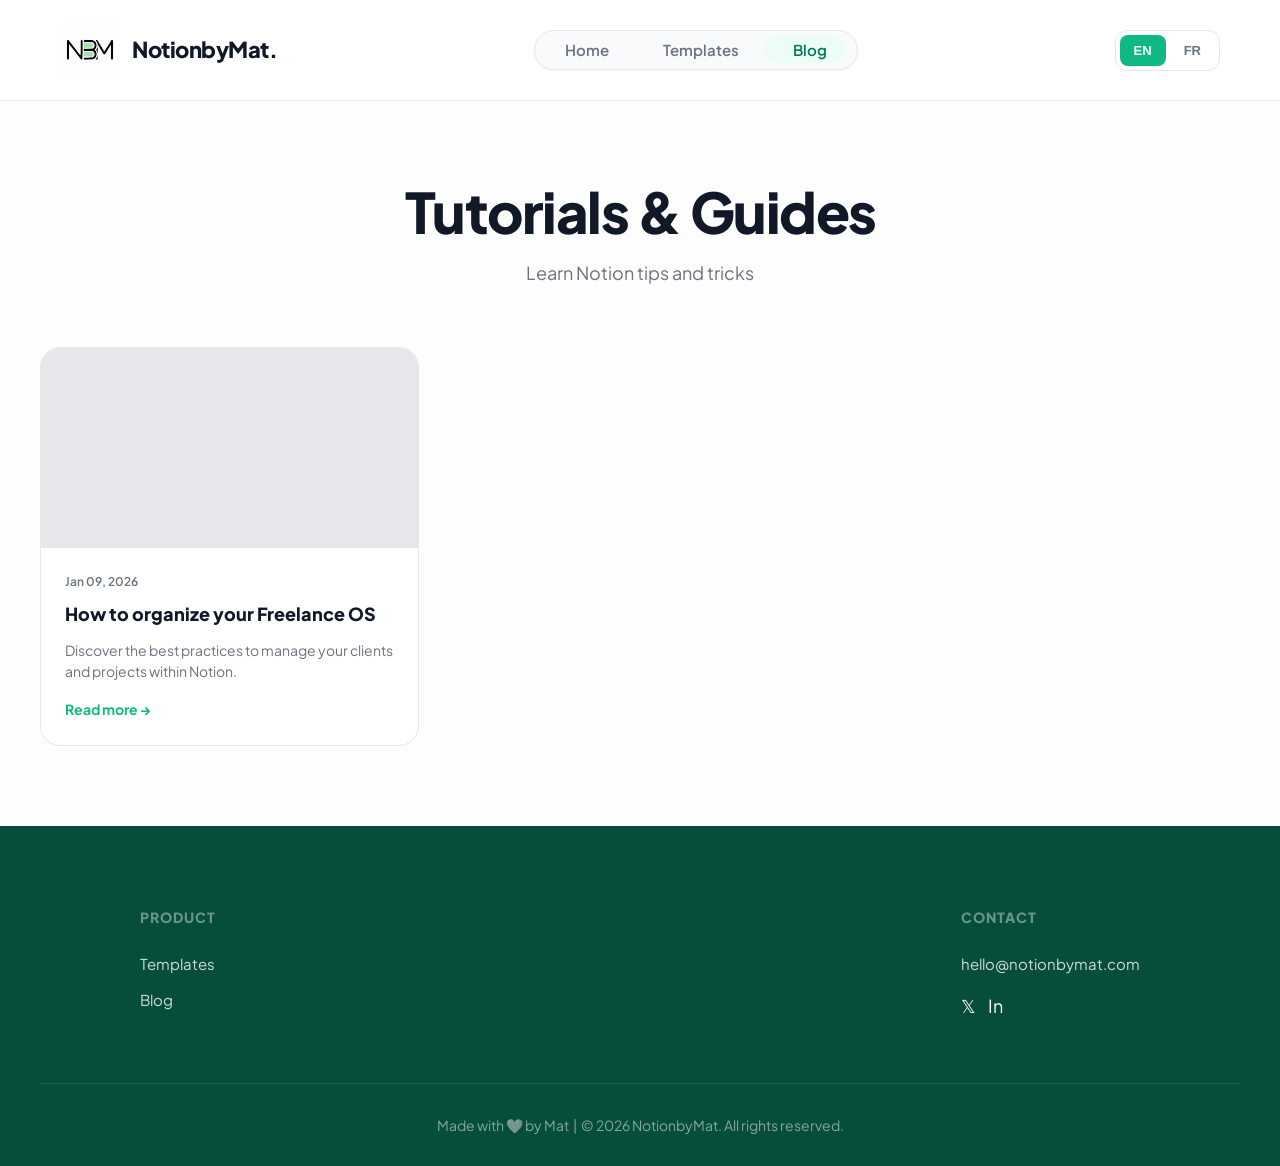
==== commit 87deea4b: "changes footer et header suppr" ====
--- a/blog.html
+++ b/blog.html
@@ -53,26 +53,26 @@
   </main>
 
   <!-- FOOTER UNIFIÉ -->
-  <footer>
+<footer>
     <div class="footer-content">
-      <div class="footer-section">
+        <div class="footer-section">
         <h3 data-i18n="footer.product">Product</h3>
         <a href="templates.html" data-i18n="footer.templates">Templates</a>
         <a href="blog.html" data-i18n="footer.blog">Blog</a>
-      </div>
-      <div class="footer-section">
+        </div>
+        <div class="footer-section">
         <h3 data-i18n="footer.contact">Contact</h3>
         <p>hello@notionbymat.com</p>
-        <div class="footer-socials" style="margin-top: 16px; display: flex; gap: 12px;">
-          <a href="#" style="opacity: 1; font-size: 18px;">𝕏</a>
-          <a href="#" style="opacity: 1; font-size: 18px;">In</a>
+        <div class="footer-socials">
+            <a href="#" class="social-link">𝕏</a>
+            <a href="#" class="social-link">In</a>
         </div>
-      </div>
+        </div>
     </div>
     <div class="footer-bottom">
-      <p data-i18n="footer.rights">© 2026 NotionbyMat. All rights reserved.</p>
+        <p>Made with <span class="heart">🤍</span> by Mat &nbsp;|&nbsp; <span data-i18n="footer.rights">© 2026 NotionbyMat. All rights reserved.</span></p>
     </div>
-  </footer>
+</footer>
 
   <!-- Scripts -->
   <script src="translations.js"></script>
--- a/style.css
+++ b/style.css
@@ -1197,6 +1197,28 @@
   color: rgba(255,255,255,0.5);
 }
 
+/* Footer Heart Animation */
+.heart {
+  display: inline-block;
+  animation: heartbeat 1.5s ease-in-out infinite;
+}
+
+@keyframes heartbeat {
+  0%, 100% { transform: scale(1); }
+  25% { transform: scale(1.1); }
+  50% { transform: scale(1); }
+}
+
+.social-link {
+  font-size: 18px;
+  opacity: 1;
+  transition: transform 0.2s ease;
+}
+
+.social-link:hover {
+  transform: scale(1.2);
+}
+
 /* ==========================================================================
    RESPONSIVE
    ========================================================================== */
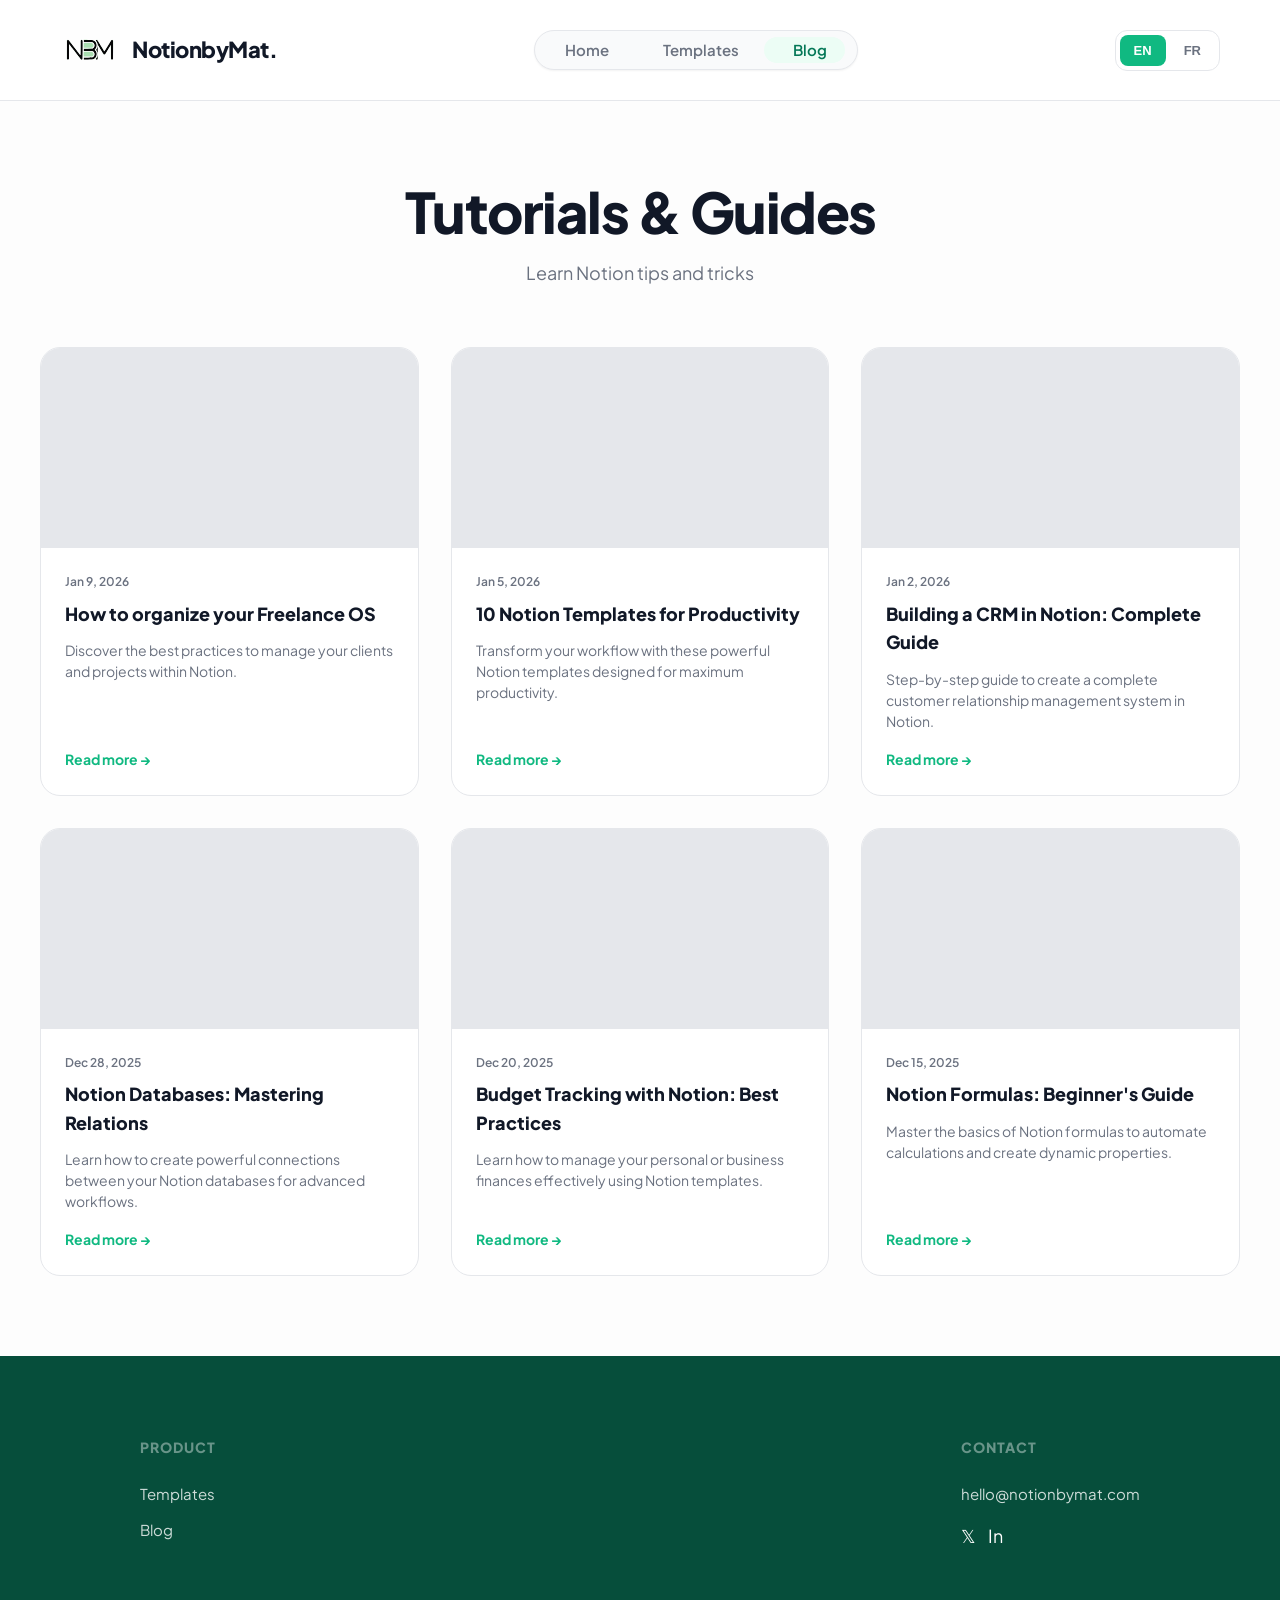
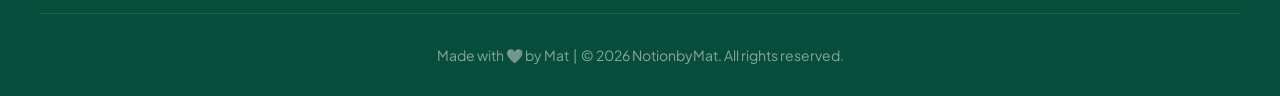
==== commit 6137e5ba: "first changes pas de data add" ====
--- a/blog.html
+++ b/blog.html
@@ -1,12 +1,34 @@
 <!DOCTYPE html>
 <html lang="en">
+
 <head>
   <meta charset="UTF-8">
   <meta name="viewport" content="width=device-width, initial-scale=1.0">
-  <title>Blog - NotionbyMat</title>
+
+  <!-- SEO -->
+  <title>Blog - Tutorials & Guides - NotionbyMat</title>
+  <meta name="description"
+    content="Learn Notion tips and tricks through our tutorials and guides. Master Notion for productivity, business, and personal organization.">
+  <meta name="keywords" content="Notion tutorials, Notion tips, productivity guides, Notion how-to">
+
+  <!-- Open Graph / Facebook -->
+  <meta property="og:type" content="website">
+  <meta property="og:url" content="https://notionbymat.com/blog">
+  <meta property="og:title" content="Blog - Tutorials & Guides - NotionbyMat">
+  <meta property="og:description" content="Learn Notion tips and tricks through our tutorials and guides.">
+  <meta property="og:image" content="https://notionbymat.com/images/og-image.jpg">
+
+  <!-- Twitter -->
+  <meta property="twitter:card" content="summary_large_image">
+  <meta property="twitter:url" content="https://notionbymat.com/blog">
+  <meta property="twitter:title" content="Blog - Tutorials & Guides - NotionbyMat">
+  <meta property="twitter:description" content="Learn Notion tips and tricks through our tutorials and guides.">
+  <meta property="twitter:image" content="https://notionbymat.com/images/og-image.jpg">
+
   <link rel="icon" type="image/svg+xml" href="images/logo.svg">
   <link rel="stylesheet" href="style.css">
 </head>
+
 <body>
 
   <!-- HEADER UNIFIÉ -->
@@ -53,30 +75,33 @@
   </main>
 
   <!-- FOOTER UNIFIÉ -->
-<footer>
+  <footer>
     <div class="footer-content">
-        <div class="footer-section">
+      <div class="footer-section">
         <h3 data-i18n="footer.product">Product</h3>
         <a href="templates.html" data-i18n="footer.templates">Templates</a>
         <a href="blog.html" data-i18n="footer.blog">Blog</a>
-        </div>
-        <div class="footer-section">
+      </div>
+      <div class="footer-section">
         <h3 data-i18n="footer.contact">Contact</h3>
         <p>hello@notionbymat.com</p>
         <div class="footer-socials">
-            <a href="#" class="social-link">𝕏</a>
-            <a href="#" class="social-link">In</a>
+          <a href="#" class="social-link">𝕏</a>
+          <a href="#" class="social-link">In</a>
         </div>
-        </div>
+      </div>
     </div>
     <div class="footer-bottom">
-        <p>Made with <span class="heart">🤍</span> by Mat &nbsp;|&nbsp; <span data-i18n="footer.rights">© 2026 NotionbyMat. All rights reserved.</span></p>
+      <p>Made with <span class="heart">🤍</span> by Mat &nbsp;|&nbsp; <span data-i18n="footer.rights">© 2026
+          NotionbyMat. All rights reserved.</span></p>
     </div>
-</footer>
+  </footer>
 
   <!-- Scripts -->
   <script src="translations.js"></script>
   <script src="data.js"></script>
+  <script src="blogData.js"></script>
   <script src="script.js"></script>
 </body>
-</html>
+
+</html>
--- a/style.css
+++ b/style.css
@@ -17,7 +17,7 @@
   /* --- NEUTRES MODERNES --- */
   --color-bg: #FDFDFD;
   --color-surface: #FFFFFF;
-  
+
   --color-text-main: #111827;
   --color-text-muted: #6B7280;
   --color-border: #E5E7EB;
@@ -35,6 +35,16 @@
   --shadow-card: 0 4px 10px rgba(0, 0, 0, 0.06);
   --shadow-hover: 0 20px 25px -5px rgba(0, 0, 0, 0.08), 0 10px 10px -5px rgba(0, 0, 0, 0.03);
   --shadow-modal: 0 25px 50px -12px rgba(0, 0, 0, 0.25);
+
+  /* Espacements (Spacing Scale) */
+  --space-xs: 8px;
+  --space-sm: 12px;
+  --space-md: 16px;
+  --space-lg: 24px;
+  --space-xl: 32px;
+  --space-2xl: 40px;
+  --space-3xl: 60px;
+  --space-4xl: 80px;
 }
 
 /* ==========================================================================
@@ -59,12 +69,6 @@
   display: flex;
   flex-direction: column;
   min-height: 100vh;
-  
-  /* DÉSACTIVE LA SÉLECTION DE TEXTE */
-  -webkit-user-select: none;
-  -moz-user-select: none;
-  -ms-user-select: none;
-  user-select: none;
 }
 
 
@@ -74,7 +78,8 @@
 }
 
 main {
-  flex: 1; /* Pousse le footer en bas */
+  flex: 1;
+  /* Pousse le footer en bas */
 }
 
 /* ==========================================================================
@@ -95,7 +100,7 @@
   top: 0;
   z-index: 100;
   border-bottom: 1px solid var(--color-border);
-  
+
 }
 
 
@@ -126,7 +131,8 @@
   border-radius: var(--radius-pill);
   box-shadow: var(--shadow-sm);
   border: 1px solid var(--color-border);
-  position: relative;  /* Pour le pseudo-élément */
+  position: relative;
+  /* Pour le pseudo-élément */
   overflow: hidden;
 }
 
@@ -208,7 +214,7 @@
    HERO SECTION (Avec Background)
    ========================================================================== */
 .hero-wrapper {
-  background: radial-gradient(circle at 50% 0%, #F0FDF4 0%, rgba(255,255,255,0) 70%);
+  background: radial-gradient(circle at 50% 0%, #F0FDF4 0%, rgba(255, 255, 255, 0) 70%);
   border-bottom: 1px solid var(--color-border);
   padding-bottom: 60px;
   margin-bottom: 60px;
@@ -381,11 +387,15 @@
 }
 
 @media (max-width: 1200px) {
-  .templates-grid { grid-template-columns: repeat(2, 1fr); }
+  .templates-grid {
+    grid-template-columns: repeat(2, 1fr);
+  }
 }
 
 @media (max-width: 768px) {
-  .templates-grid { grid-template-columns: 1fr; }
+  .templates-grid {
+    grid-template-columns: 1fr;
+  }
 }
 
 /* Card Style Modern Green */
@@ -420,7 +430,7 @@
   padding: 8px 14px;
   border-radius: var(--radius-pill);
   text-transform: uppercase;
-  box-shadow: 0 4px 12px rgba(0,0,0,0.08);
+  box-shadow: 0 4px 12px rgba(0, 0, 0, 0.08);
 }
 
 /* Image Placeholder */
@@ -500,7 +510,7 @@
 }
 
 .template-btn:hover {
-  background: var(--color-primary);  
+  background: var(--color-primary);
   color: white;
 }
 
@@ -618,6 +628,7 @@
     opacity: 0;
     transform: translateY(40px) scale(0.95);
   }
+
   to {
     opacity: 1;
     transform: translateY(0) scale(1);
@@ -655,7 +666,8 @@
 .modal-lang-switcher {
   position: absolute;
   top: 20px;
-  left: 20px;
+  left: 50%;
+  transform: translateX(-50%);
   z-index: 21;
   display: flex;
   gap: 4px;
@@ -1016,8 +1028,15 @@
 }
 
 @keyframes pulse {
-  0%, 100% { transform: scale(1); }
-  50% { transform: scale(1.05); }
+
+  0%,
+  100% {
+    transform: scale(1);
+  }
+
+  50% {
+    transform: scale(1.05);
+  }
 }
 
 /* ==========================================================================
@@ -1156,7 +1175,7 @@
   font-weight: 800;
   text-transform: uppercase;
   margin-bottom: 24px;
-  color: rgba(255,255,255,0.4);
+  color: rgba(255, 255, 255, 0.4);
   letter-spacing: 1px;
 }
 
@@ -1192,9 +1211,9 @@
 .footer-bottom {
   text-align: center;
   padding-top: 30px;
-  border-top: 1px solid rgba(255,255,255,0.1);
+  border-top: 1px solid rgba(255, 255, 255, 0.1);
   font-size: 14px;
-  color: rgba(255,255,255,0.5);
+  color: rgba(255, 255, 255, 0.5);
 }
 
 /* Footer Heart Animation */
@@ -1204,9 +1223,19 @@
 }
 
 @keyframes heartbeat {
-  0%, 100% { transform: scale(1); }
-  25% { transform: scale(1.1); }
-  50% { transform: scale(1); }
+
+  0%,
+  100% {
+    transform: scale(1);
+  }
+
+  25% {
+    transform: scale(1.1);
+  }
+
+  50% {
+    transform: scale(1);
+  }
 }
 
 .social-link {
@@ -1248,7 +1277,7 @@
   }
 
   .hero-wrapper {
-    background: linear-gradient(180deg, #F0FDF4 0%, rgba(255,255,255,0) 100%);
+    background: linear-gradient(180deg, #F0FDF4 0%, rgba(255, 255, 255, 0) 100%);
   }
 
   .hero h1 {
@@ -1328,3 +1357,175 @@
     gap: 30px;
   }
 }
+
+/* ==========================================================================
+   FEATURED QUOTE SECTION
+   ========================================================================== */
+.featured-quote-section {
+  padding: var(--space-4xl) var(--space-lg);
+  display: flex;
+  justify-content: center;
+  align-items: center;
+  background: linear-gradient(135deg, rgba(255, 255, 255, 0.5), rgba(236, 253, 245, 0.5));
+}
+
+.quote-container {
+  max-width: 800px;
+  text-align: center;
+  position: relative;
+  opacity: 1;
+  transition: opacity 0.6s ease;
+}
+
+.quote-icon {
+  font-family: serif;
+  font-size: 60px;
+  color: var(--color-primary);
+  opacity: 0.2;
+  line-height: 1;
+  margin-bottom: var(--space-md);
+}
+
+.quote-text {
+  font-size: 24px;
+  font-weight: 500;
+  color: var(--color-text-main);
+  line-height: 1.6;
+  margin-bottom: var(--space-xl);
+  font-family: 'Plus Jakarta Sans', serif;
+  /* Mix moderne */
+}
+
+.quote-author {
+  display: flex;
+  flex-direction: column;
+  align-items: center;
+  gap: var(--space-xs);
+}
+
+.quote-avatar {
+  width: 48px;
+  height: 48px;
+  border-radius: 50%;
+  background: var(--color-bg);
+  display: flex;
+  align-items: center;
+  justify-content: center;
+  font-size: 20px;
+  box-shadow: var(--shadow-sm);
+  margin-bottom: var(--space-xs);
+}
+
+.quote-name {
+  font-weight: 700;
+  color: var(--color-text-main);
+  font-size: 16px;
+}
+
+.quote-role {
+  font-size: 14px;
+  color: var(--color-text-muted);
+}
+
+/* ==========================================================================
+   CHAT WALL SECTION
+   ========================================================================== */
+.chat-wall-section {
+  padding: var(--space-4xl) var(--space-lg);
+  background: var(--color-surface);
+  overflow: hidden;
+}
+
+.chat-wall-grid {
+  display: flex;
+  flex-wrap: wrap;
+  justify-content: center;
+  gap: var(--space-lg);
+  max-width: 1200px;
+  margin: 0 auto;
+  padding: var(--space-xl) 0;
+}
+
+.chat-bubble {
+  background: white;
+  border-radius: 20px;
+  padding: var(--space-md) var(--space-lg);
+  box-shadow: var(--shadow-card);
+  display: flex;
+  align-items: center;
+  gap: var(--space-md);
+  max-width: 350px;
+  cursor: pointer;
+  transition: all 0.3s cubic-bezier(0.34, 1.56, 0.64, 1);
+  border: 1px solid transparent;
+  position: relative;
+}
+
+.chat-bubble:hover {
+  transform: translateY(-5px) scale(1.02);
+  box-shadow: var(--shadow-hover);
+  border-color: var(--color-primary-light);
+}
+
+.chat-bubble::after {
+  content: '↗';
+  position: absolute;
+  top: 8px;
+  right: 12px;
+  font-size: 10px;
+  color: var(--color-text-muted);
+  opacity: 0;
+  transition: opacity 0.2s;
+}
+
+.chat-bubble:hover::after {
+  opacity: 1;
+}
+
+.chat-avatar {
+  width: 40px;
+  height: 40px;
+  border-radius: 50%;
+  display: flex;
+  align-items: center;
+  justify-content: center;
+  font-size: 18px;
+  flex-shrink: 0;
+  color: white;
+  font-weight: bold;
+}
+
+.chat-content {
+  display: flex;
+  flex-direction: column;
+  gap: 2px;
+}
+
+.chat-message {
+  font-size: 14px;
+  color: var(--color-text-main);
+  font-weight: 500;
+  line-height: 1.4;
+}
+
+.chat-author {
+  font-size: 11px;
+  color: var(--color-text-muted);
+  font-weight: 600;
+}
+
+/* Responsive */
+@media (max-width: 768px) {
+  .quote-text {
+    font-size: 18px;
+  }
+
+  .chat-wall-grid {
+    gap: var(--space-md);
+  }
+
+  .chat-bubble {
+    width: 100%;
+    max-width: 100%;
+  }
+}
